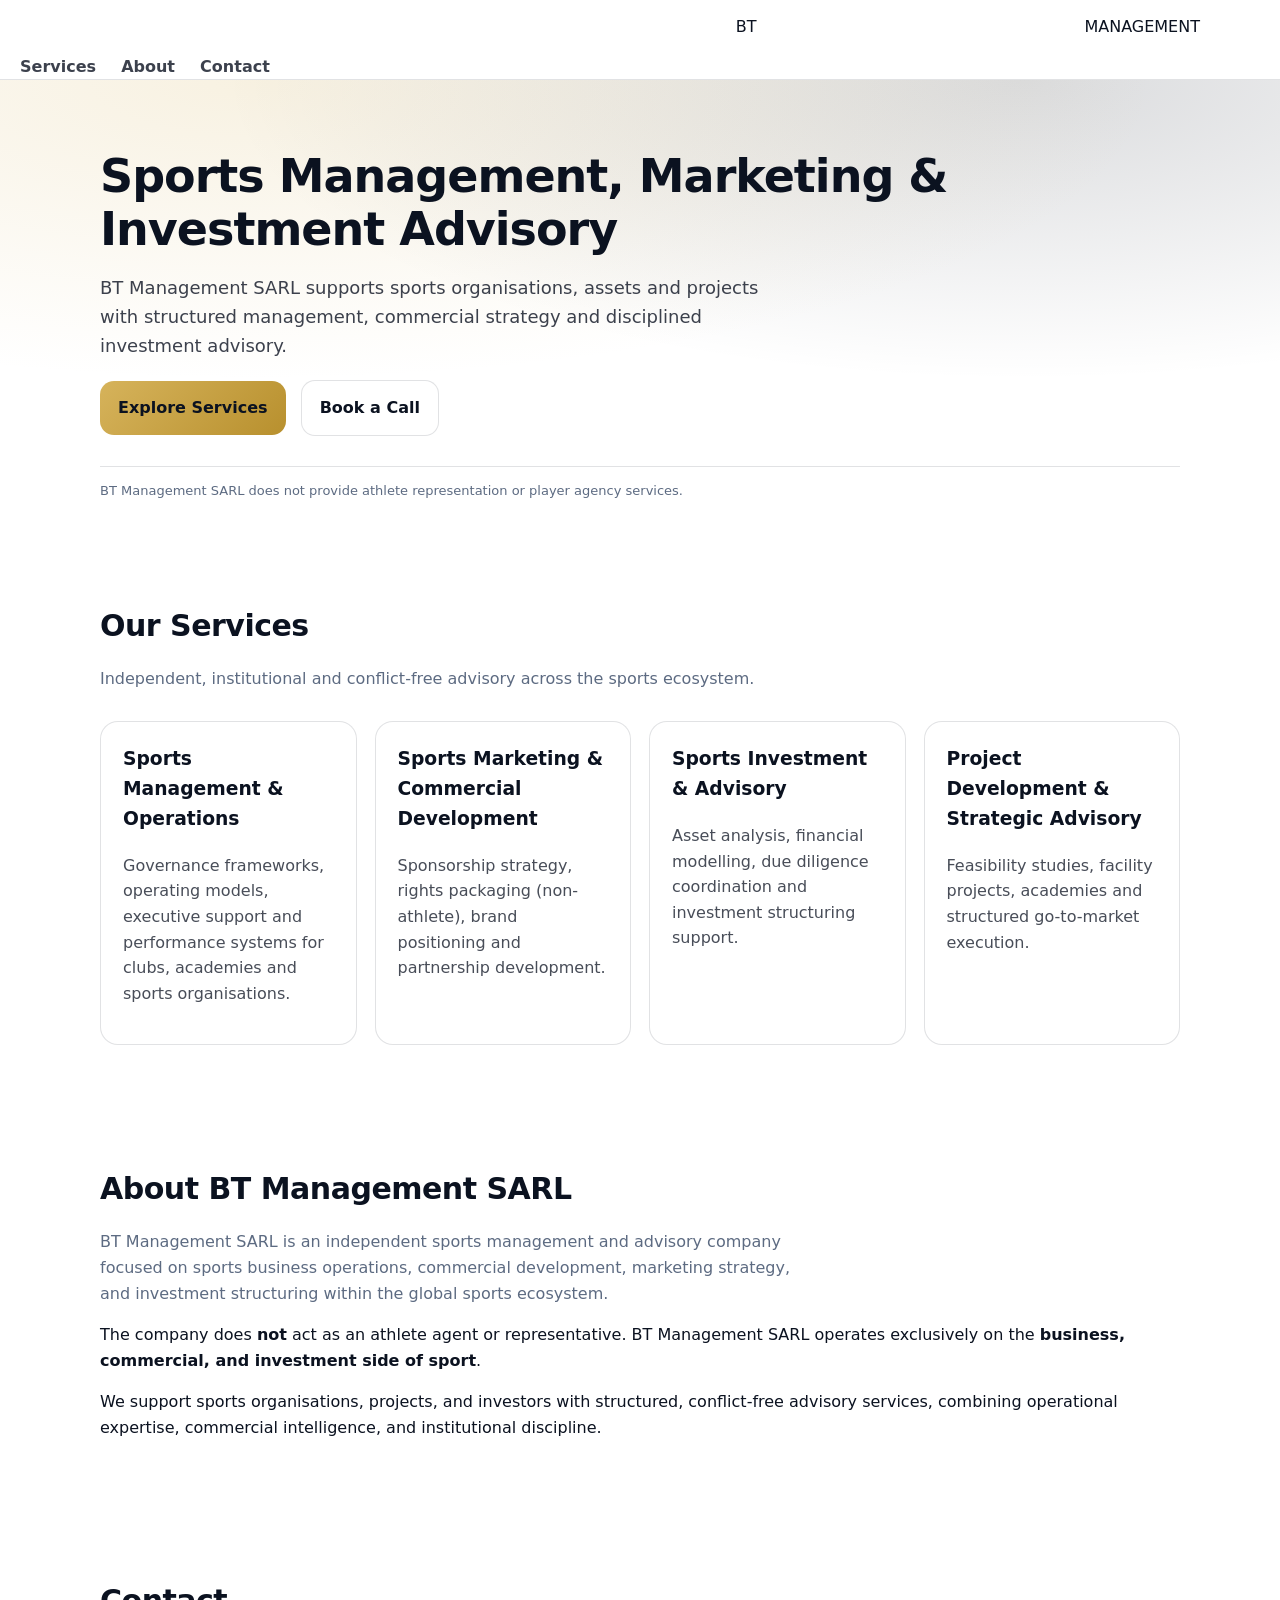
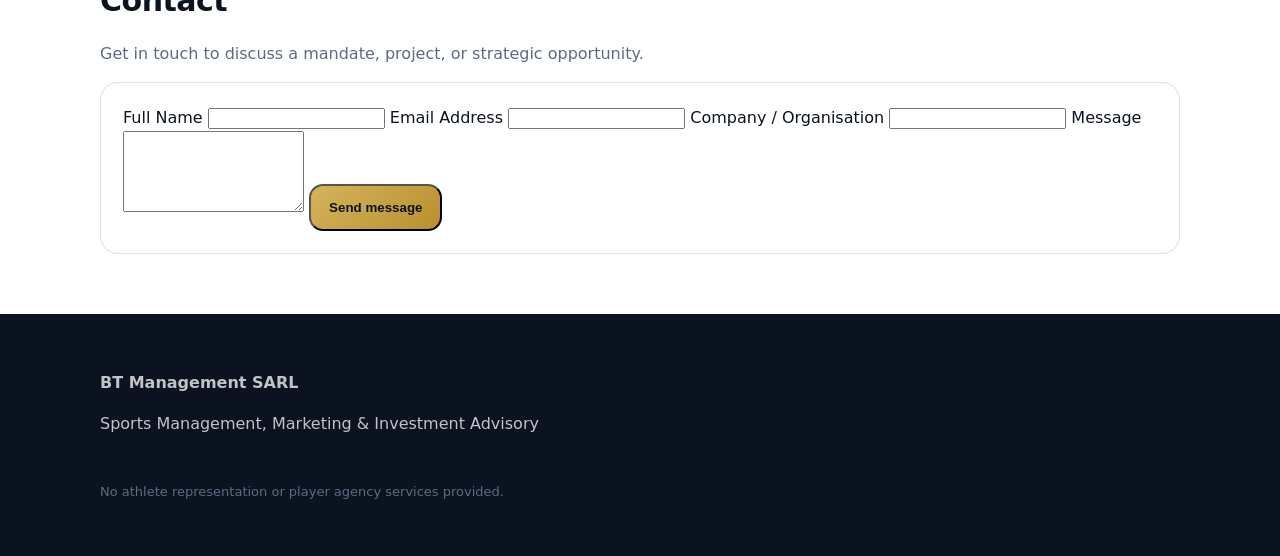
==== index.html @ a84da9d7 "Fix HTML encoding issues in index.html" ====
<!DOCTYPE html>
<html lang="en">
<head>
  <meta charset="UTF-8" />
  <meta name="viewport" content="width=device-width, initial-scale=1.0" />
  <title>BT Management SARL | Sports Management, Marketing & Investment</title>
  <meta name="description" content="BT Management SARL provides sports management, marketing and investment advisory services. Independent, institutional and conflict-free." />

  <!-- FAVICON (SVG INLINE) -->
  <link rel="icon" type="image/svg+xml" href="data:image/svg+xml,
  %3Csvg xmlns='http://www.w3.org/2000/svg' viewBox='0 0 64 64'%3E
  %3Crect x='4' y='4' width='56' height='56' rx='14' fill='%230B1220'/%3E
  %3Ctext x='14' y='43' font-size='26' font-weight='800' fill='%23D6B35B'%3EBT%3C/text%3E
  %3C/svg%3E">

  <style>
    :root{
      --navy:#0B1220;
      --gold:#D6B35B;
      --gold2:#B8902E;
      --muted:#5D6B82;
      --bg:#ffffff;
      --card:#F6F8FB;
      --border:rgba(11,18,32,.12);
      --radius:18px;
      --max:1120px;
    }
    *{box-sizing:border-box}
    body{
      margin:0;
      font-family:Inter,system-ui,-apple-system,Segoe UI,Roboto,Arial,sans-serif;
      color:var(--navy);
      background:var(--bg);
      line-height:1.6;
    }
    a{text-decoration:none;color:inherit}
    .container{max-width:var(--max);margin:auto;padding:0 20px}

    /* HEADER */
    header{
      position:sticky;top:0;z-index:100;
      background:rgba(255,255,255,.9);
      backdrop-filter:blur(10px);
      border-bottom:1px solid var(--border);
    }
    .nav{
      display:flex;align-items:center;justify-content:space-between;
      padding:14px 0;
    }
    .brand{
      display:flex;align-items:center;gap:14px;
      font-weight:800;font-size:22px;
    }
    nav a{
      margin-left:20px;
      font-weight:600;
      color:rgba(11,18,32,.8);
    }
    nav a:hover{color:var(--navy)}

    /* HERO */
    .hero{
      padding:70px 0 40px;
      background:
        radial-gradient(900px 300px at 20% 0%, rgba(214,179,91,.18), transparent),
        radial-gradient(800px 300px at 80% 0%, rgba(11,18,32,.15), transparent);
    }
    .hero h1{
      font-size:46px;
      line-height:1.15;
      margin:0 0 12px;
      letter-spacing:-1px;
    }
    .hero p{
      font-size:18px;
      color:rgba(11,18,32,.8);
      max-width:680px;
    }
    .buttons{margin-top:20px}
    .btn{
      display:inline-block;
      padding:14px 18px;
      border-radius:14px;
      font-weight:700;
      margin-right:10px;
    }
    .btn-primary{
      background:linear-gradient(135deg,var(--gold),var(--gold2));
      color:var(--navy);
    }
    .btn-outline{
      border:1px solid var(--border);
      background:#fff;
    }

    /* SECTIONS */
    section{padding:60px 0}
    h2{
      font-size:30px;
      margin:0 0 10px;
      letter-spacing:-.5px;
    }
    .sub{
      color:var(--muted);
      max-width:720px;
    }

    /* SERVICES GRID */
    .grid{
      display:grid;
      grid-template-columns:repeat(auto-fit,minmax(240px,1fr));
      gap:18px;
      margin-top:30px;
    }
    .card{
      background:#fff;
      border:1px solid var(--border);
      border-radius:var(--radius);
      padding:22px;
    }
    .card h3{margin-top:0}
    .card p{color:rgba(11,18,32,.75)}

    /* COMPLIANCE */
    .compliance{
      font-size:13px;
      color:var(--muted);
      border-top:1px solid var(--border);
      padding-top:14px;
      margin-top:30px;
    }

    /* FOOTER */
    footer{
      background:var(--navy);
      color:#fff;
      padding:40px 0;
    }
    footer p{color:rgba(255,255,255,.75)}
  </style>
</head>

<body>

<header>
  <div class="container nav">
    <div class="brand">
  <svg class="logo" viewBox="0 0 520 140">
    ...
  </svg>
</div>
          <linearGradient id="g" x1="0" y1="0" x2="1" y2="1">
            <stop offset="0" stop-color="#D6B35B"/>
            <stop offset="1" stop-color="#B8902E"/>
          </linearGradient>
        </defs>
        <text x="0" y="80" font-size="88" font-weight="800" fill="url(#g)">BT</text>
        <text x="4" y="124" font-size="28" font-weight="600" letter-spacing="6" fill="#0B1220">MANAGEMENT</text>
      </svg>
    </div>
    <nav>
      <a href="#services">Services</a>
      <a href="#about">About</a>
      <a href="#contact">Contact</a>
    </nav>
  </div>
</header>

<section class="hero">
  <div class="container">
    <h1>Sports Management, Marketing & Investment Advisory</h1>
    <p>
      BT Management SARL supports sports organisations, assets and projects
      with structured management, commercial strategy and disciplined
      investment advisory.
    </p>
    <div class="buttons">
      <a href="#services" class="btn btn-primary">Explore Services</a>
      <a href="#contact" class="btn btn-outline">Book a Call</a>
    </div>
    <div class="compliance">
      BT Management SARL does not provide athlete representation or player agency services.
    </div>
  </div>
</section>

<section id="services">
  <div class="container">
    <h2>Our Services</h2>
    <p class="sub">
      Independent, institutional and conflict-free advisory across the sports ecosystem.
    </p>

    <div class="grid">
      <div class="card">
        <h3>Sports Management & Operations</h3>
        <p>
          Governance frameworks, operating models, executive support and performance
          systems for clubs, academies and sports organisations.
        </p>
      </div>

      <div class="card">
        <h3>Sports Marketing & Commercial Development</h3>
        <p>
          Sponsorship strategy, rights packaging (non-athlete), brand positioning
          and partnership development.
        </p>
      </div>

      <div class="card">
        <h3>Sports Investment & Advisory</h3>
        <p>
          Asset analysis, financial modelling, due diligence coordination and
          investment structuring support.
        </p>
      </div>

      <div class="card">
        <h3>Project Development & Strategic Advisory</h3>
        <p>
          Feasibility studies, facility projects, academies and structured
          go-to-market execution.
        </p>
      </div>
    </div>
  </div>
</section>

<section id="about">
  <div class="container">
    <h2>About BT Management SARL</h2>

    <p class="sub">
      BT Management SARL is an independent sports management and advisory company
      focused on sports business operations, commercial development, marketing
      strategy, and investment structuring within the global sports ecosystem.
    </p>

    <p>
      The company does <strong>not</strong> act as an athlete agent or representative.
      BT Management SARL operates exclusively on the <strong>business, commercial,
      and investment side of sport</strong>.
    </p>

    <p>
      We support sports organisations, projects, and investors with structured,
      conflict-free advisory services, combining operational expertise,
      commercial intelligence, and institutional discipline.
    </p>
  </div>
</section>

<section id="contact">
  <div class="container">
    <h2>Contact</h2>
    <p class="sub">
      Get in touch to discuss a mandate, project, or strategic opportunity.
    </p>

    <form name="contact" method="POST" data-netlify="true" netlify-honeypot="bot-field" class="card">
      <input type="hidden" name="form-name" value="contact">

      <p style="display:none">
        <label>Don’t fill this out: <input name="bot-field"></label>
      </p>

      <label>Full Name</label>
      <input type="text" name="name" required>

      <label>Email Address</label>
      <input type="email" name="email" required>

      <label>Company / Organisation</label>
      <input type="text" name="company">

      <label>Message</label>
      <textarea name="message" rows="5" required></textarea>

      <button type="submit" class="btn btn-primary">Send message</button>
    </form>
  </div>
</section>

<footer>
  <div class="container">
    <p><strong>BT Management SARL</strong></p>
    <p>Sports Management, Marketing & Investment Advisory</p>
    <p class="compliance">
      No athlete representation or player agency services provided.
    </p>
  </div>
</footer>

</body>

</html>
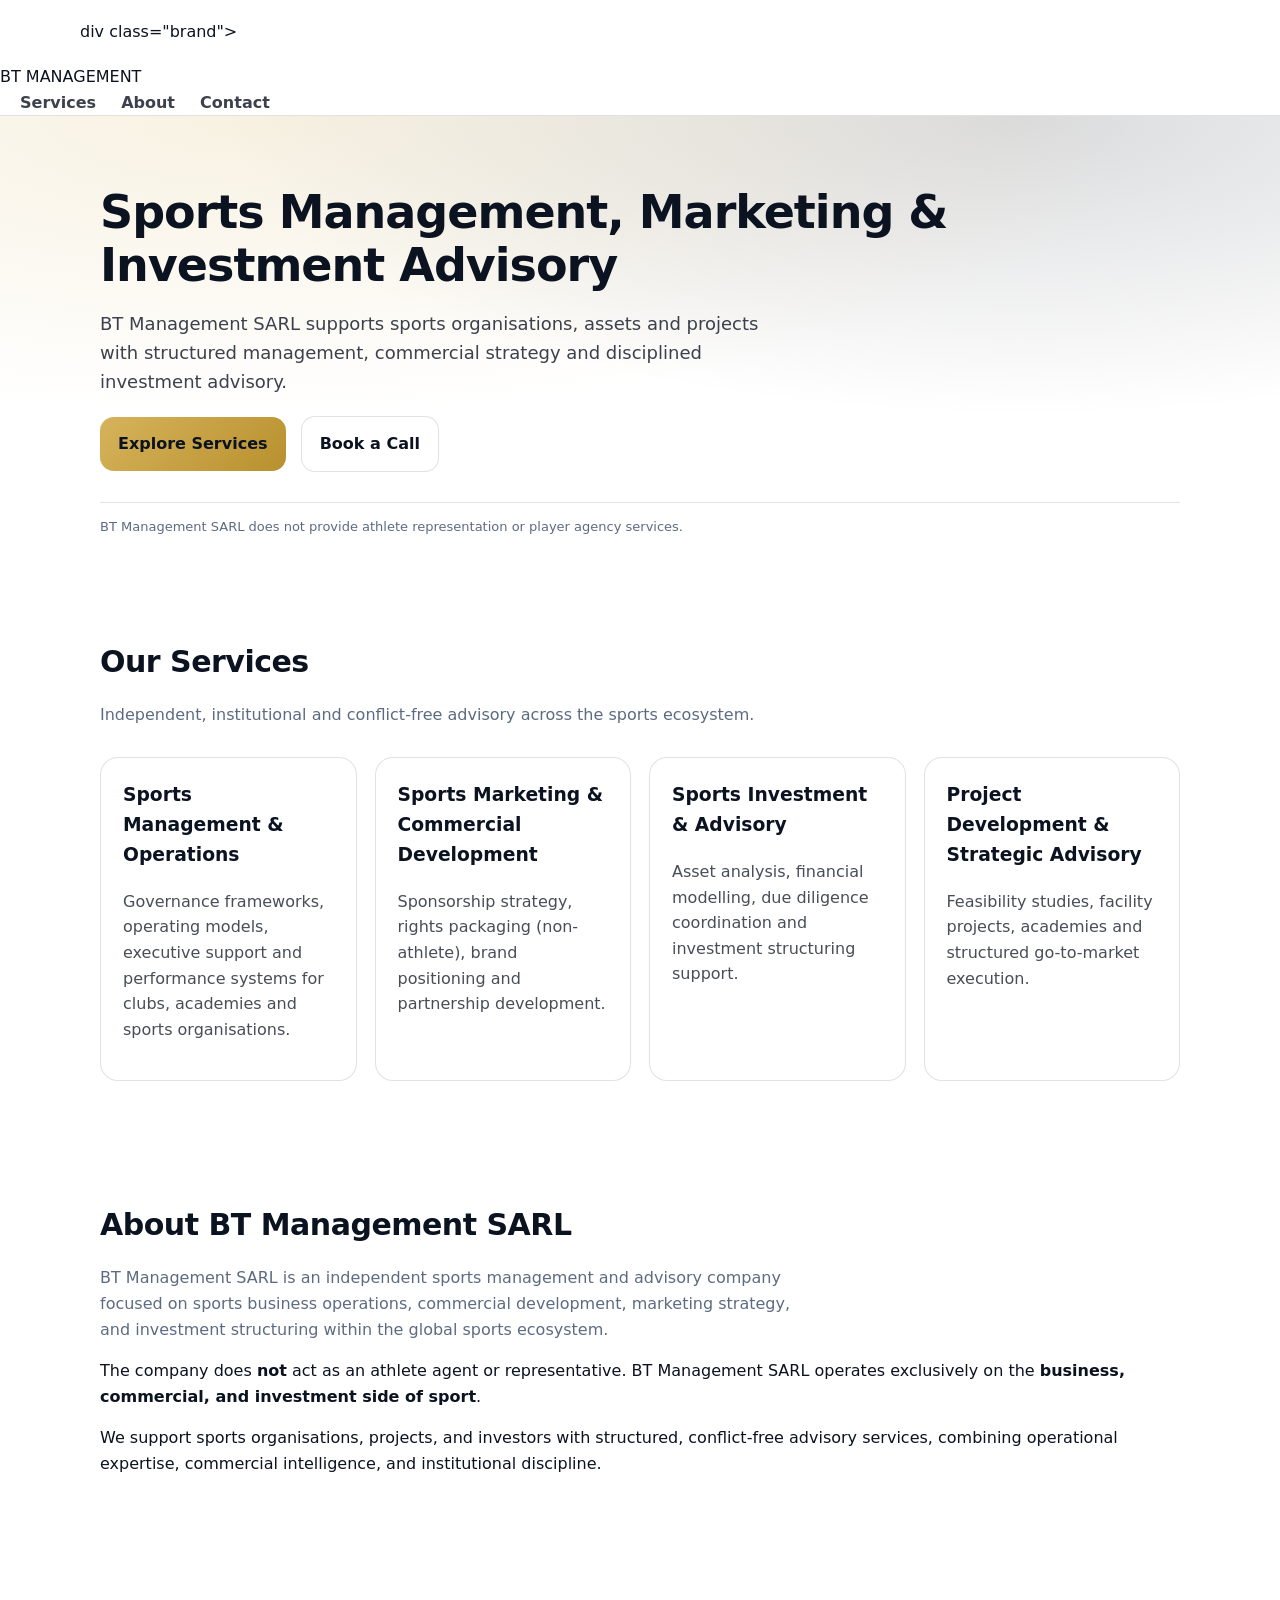
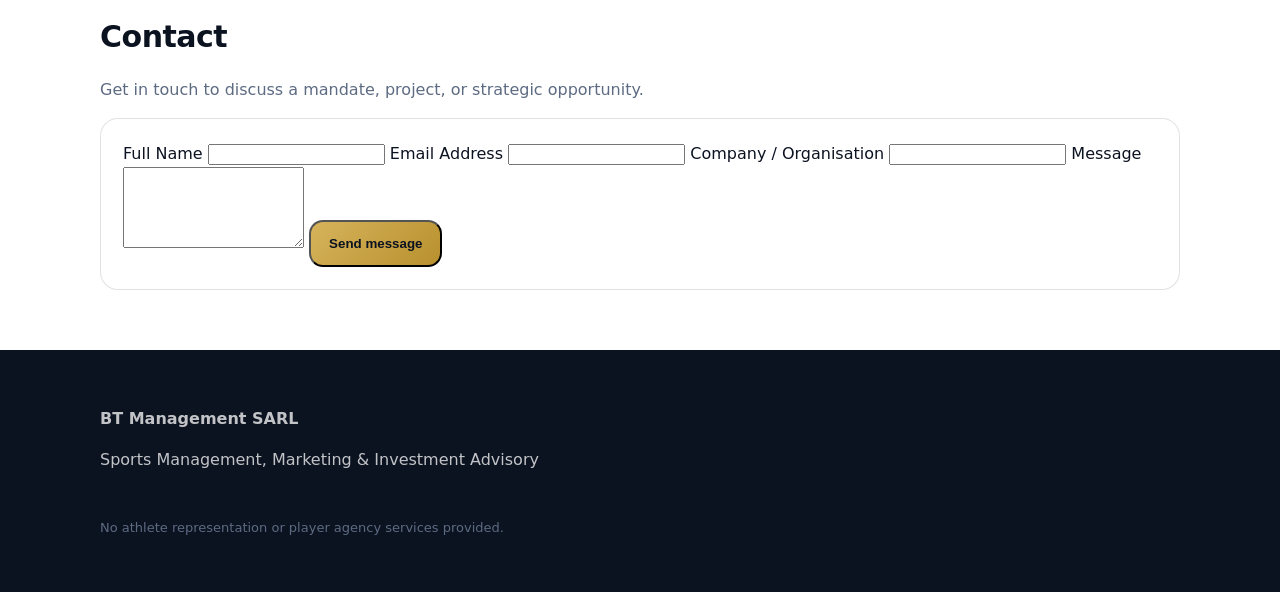
==== commit 55d5a7c6: "Fix HTML encoding issues in index.html" ====
--- a/index.html
+++ b/index.html
@@ -144,8 +144,8 @@
 
 <header>
   <div class="container nav">
-    <div class="brand">
-  <svg class="logo" viewBox="0 0 520 140">
+   div class="brand">
+  <svg width="120" height="36" viewBox="0 0 520 140">
     ...
   </svg>
 </div>
@@ -297,3 +297,4 @@
 </html>
 
 
+
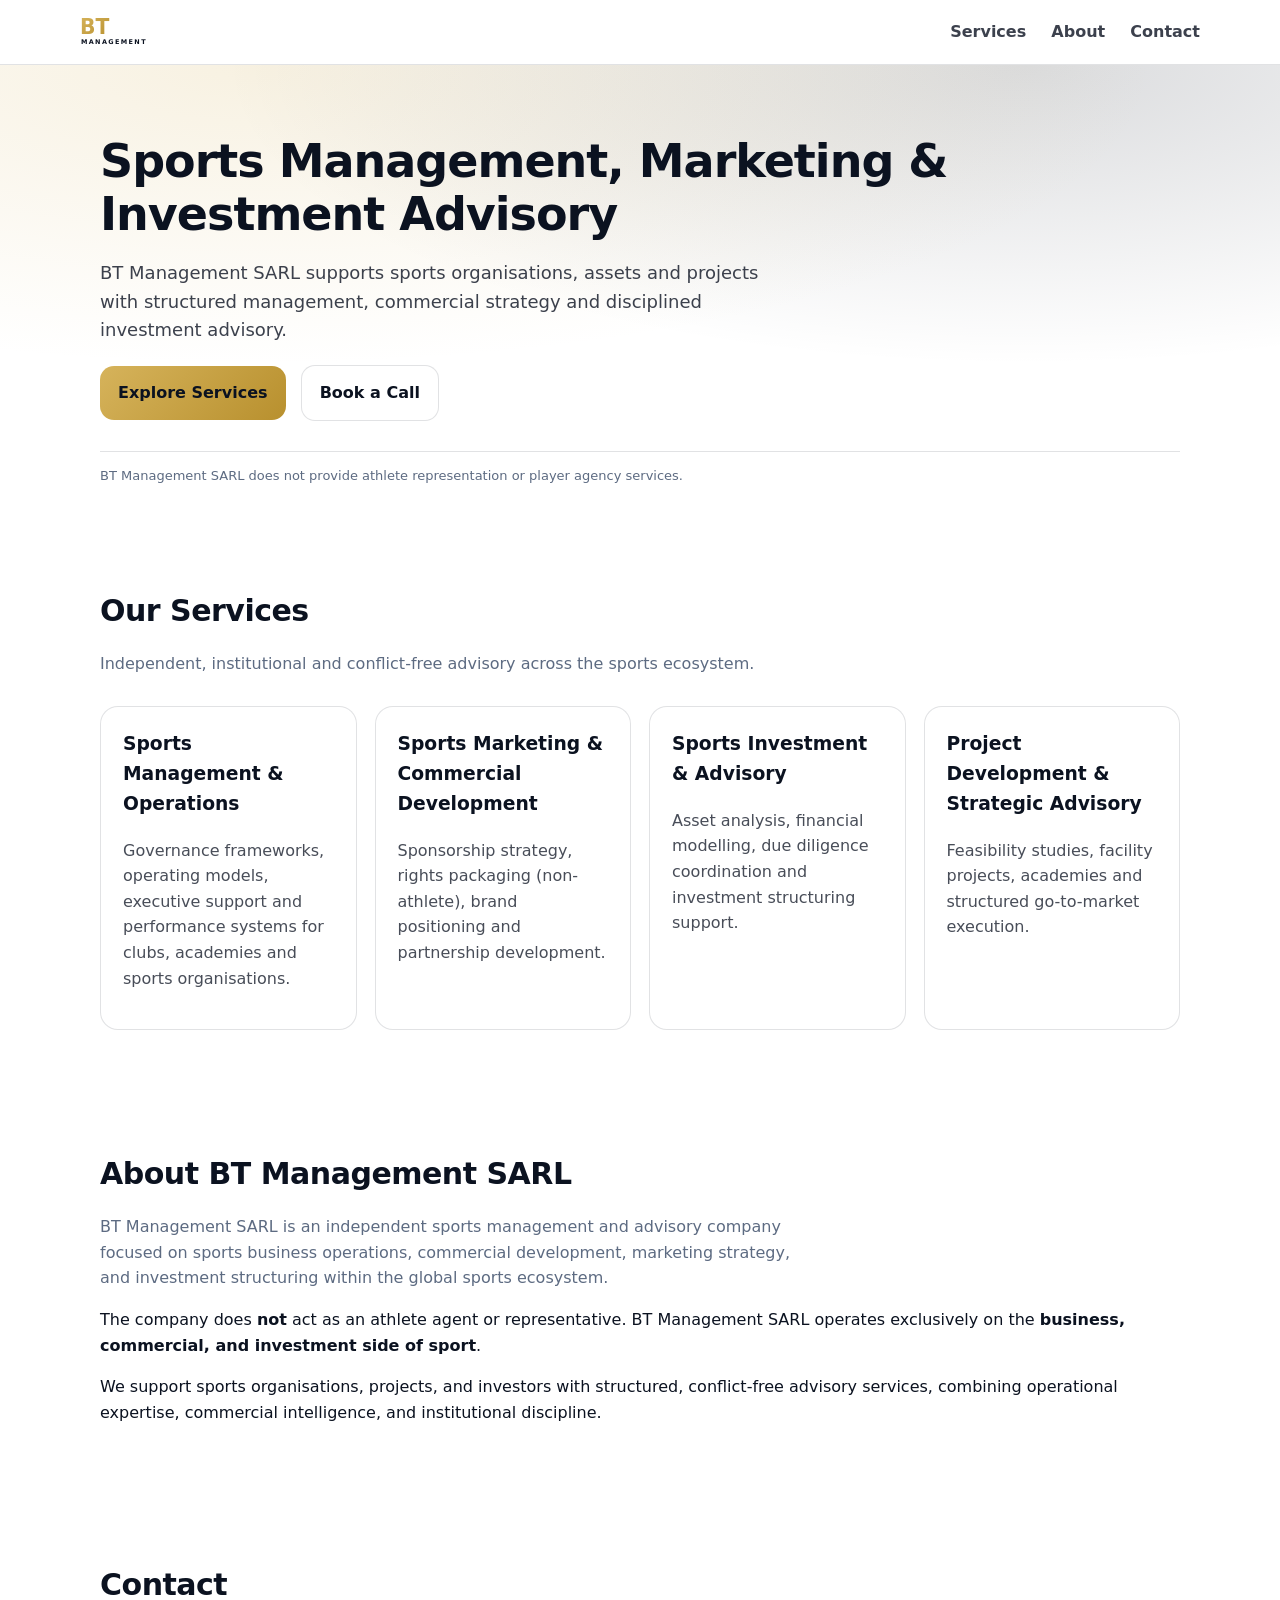
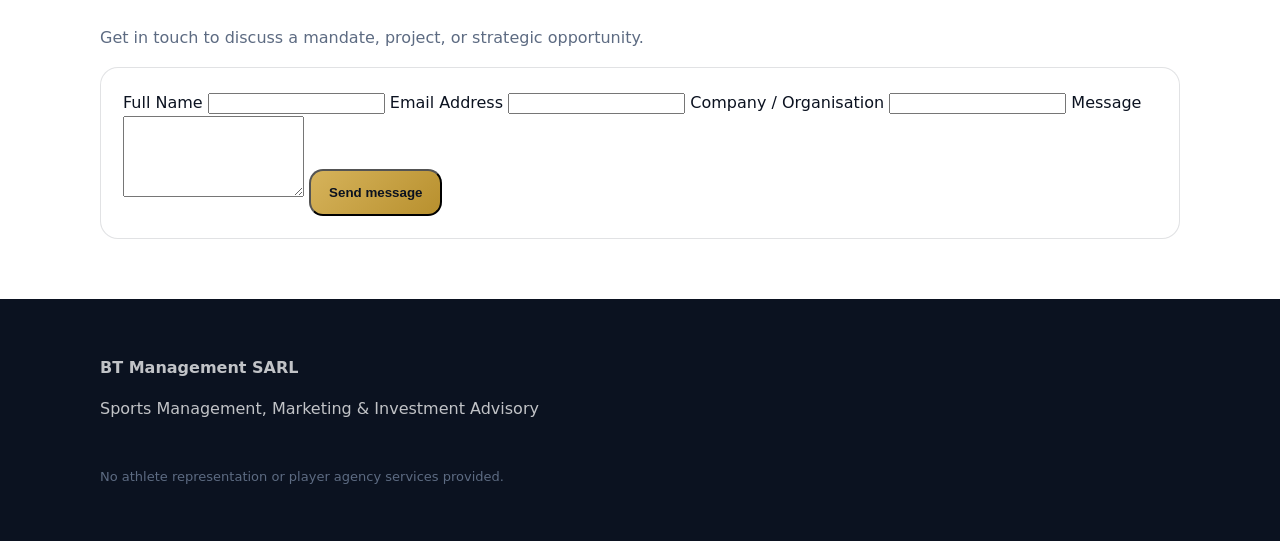
==== commit 6d03834d: "Fix HTML encoding issues in index.html" ====
--- a/index.html
+++ b/index.html
@@ -144,11 +144,10 @@
 
 <header>
   <div class="container nav">
-   div class="brand">
-  <svg width="120" height="36" viewBox="0 0 520 140">
-    ...
-  </svg>
-</div>
+   <div class="brand">
+      <!-- INLINE LOGO -->
+      <svg width="120" height="36" viewBox="0 0 520 140">
+        <defs>
           <linearGradient id="g" x1="0" y1="0" x2="1" y2="1">
             <stop offset="0" stop-color="#D6B35B"/>
             <stop offset="1" stop-color="#B8902E"/>
@@ -298,3 +297,4 @@
 
 
 
+
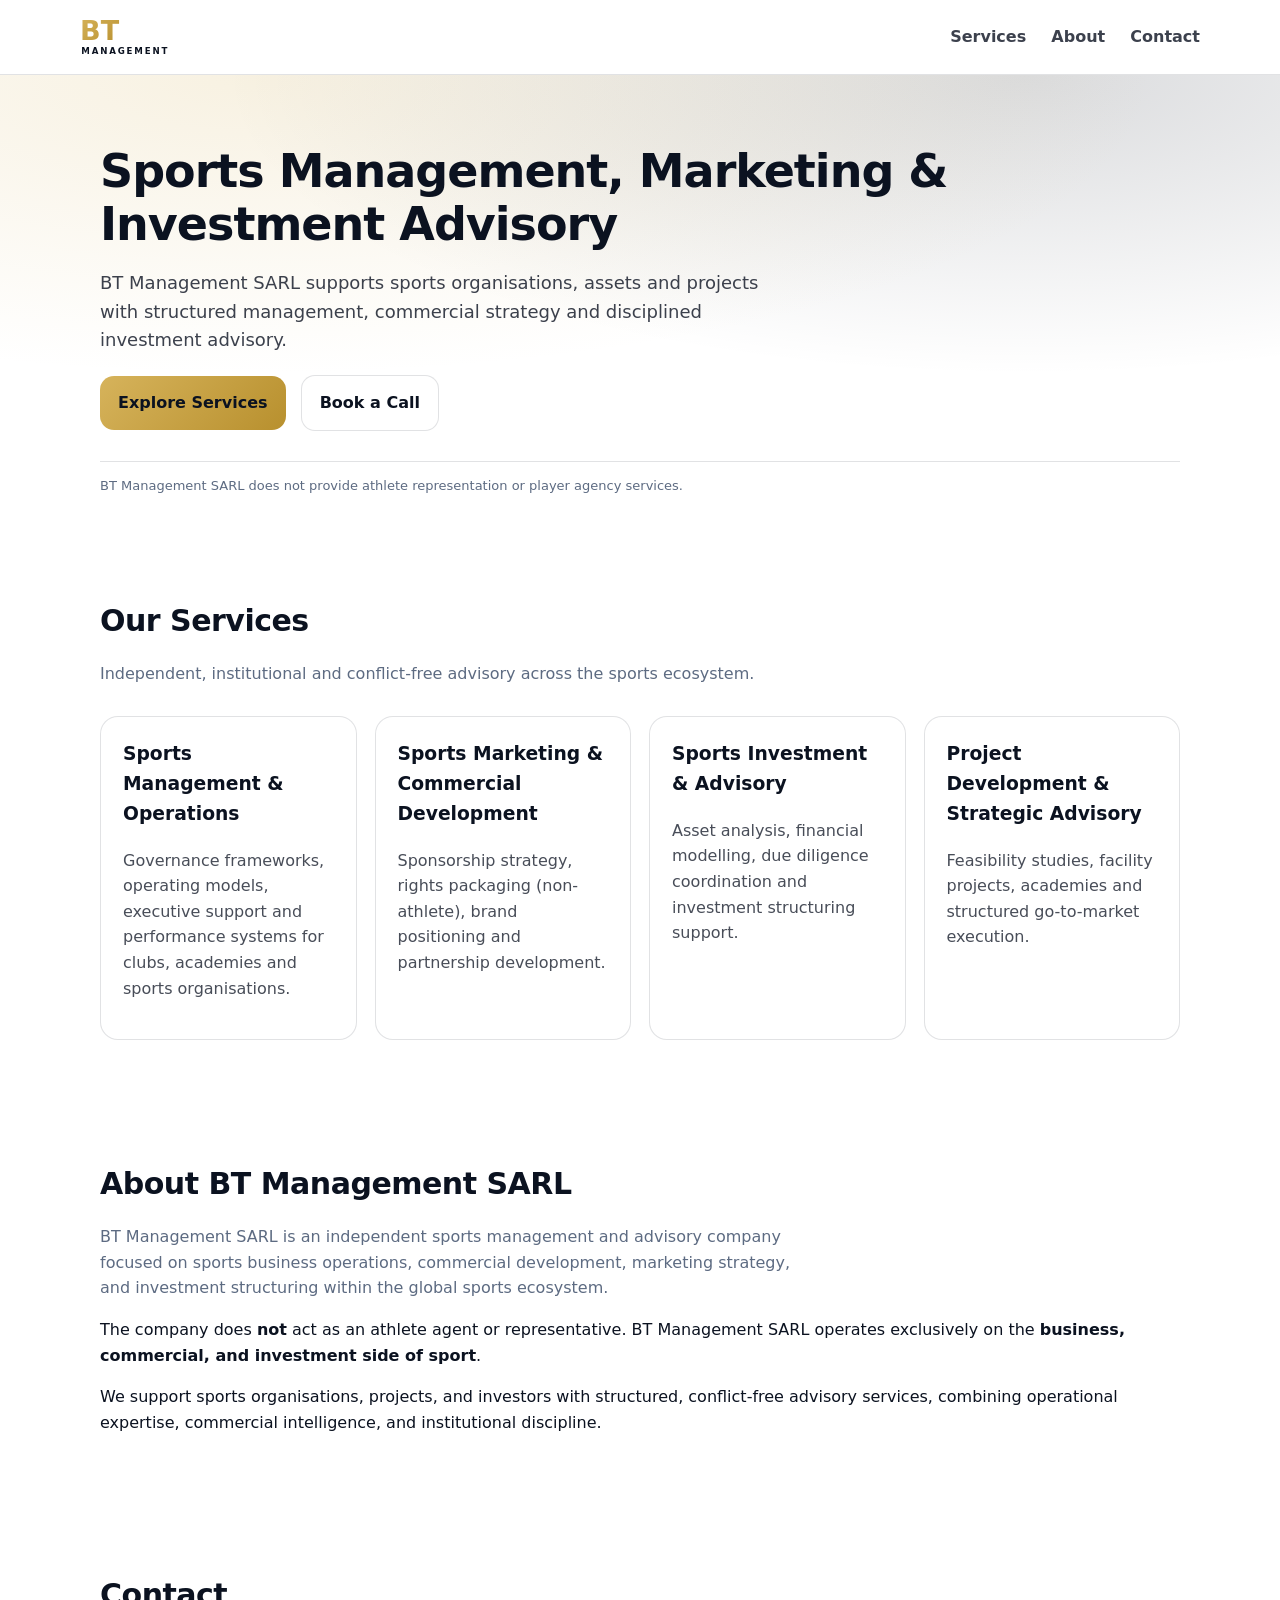
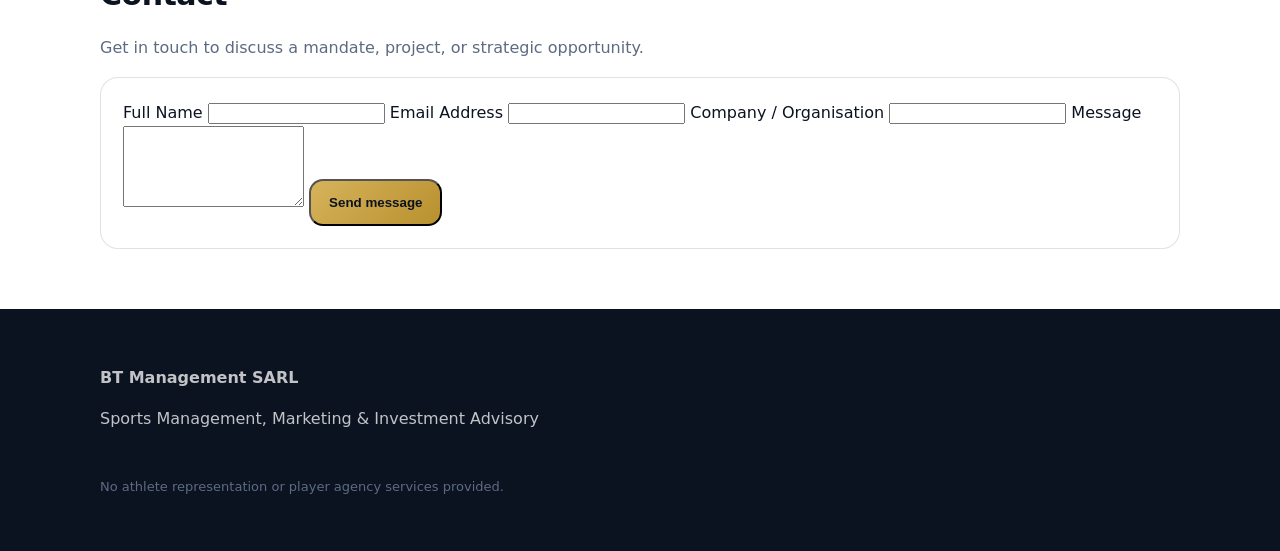
==== commit 02db6aec: "Refactor index.html for improved structure and style The HTML structure has been updated to include " ====
--- a/index.html
+++ b/index.html
@@ -146,7 +146,7 @@
   <div class="container nav">
    <div class="brand">
       <!-- INLINE LOGO -->
-      <svg width="120" height="36" viewBox="0 0 520 140">
+      <svg width="160" height="46" viewBox="0 0 520 140">
         <defs>
           <linearGradient id="g" x1="0" y1="0" x2="1" y2="1">
             <stop offset="0" stop-color="#D6B35B"/>
@@ -298,3 +298,4 @@
 
 
 
+
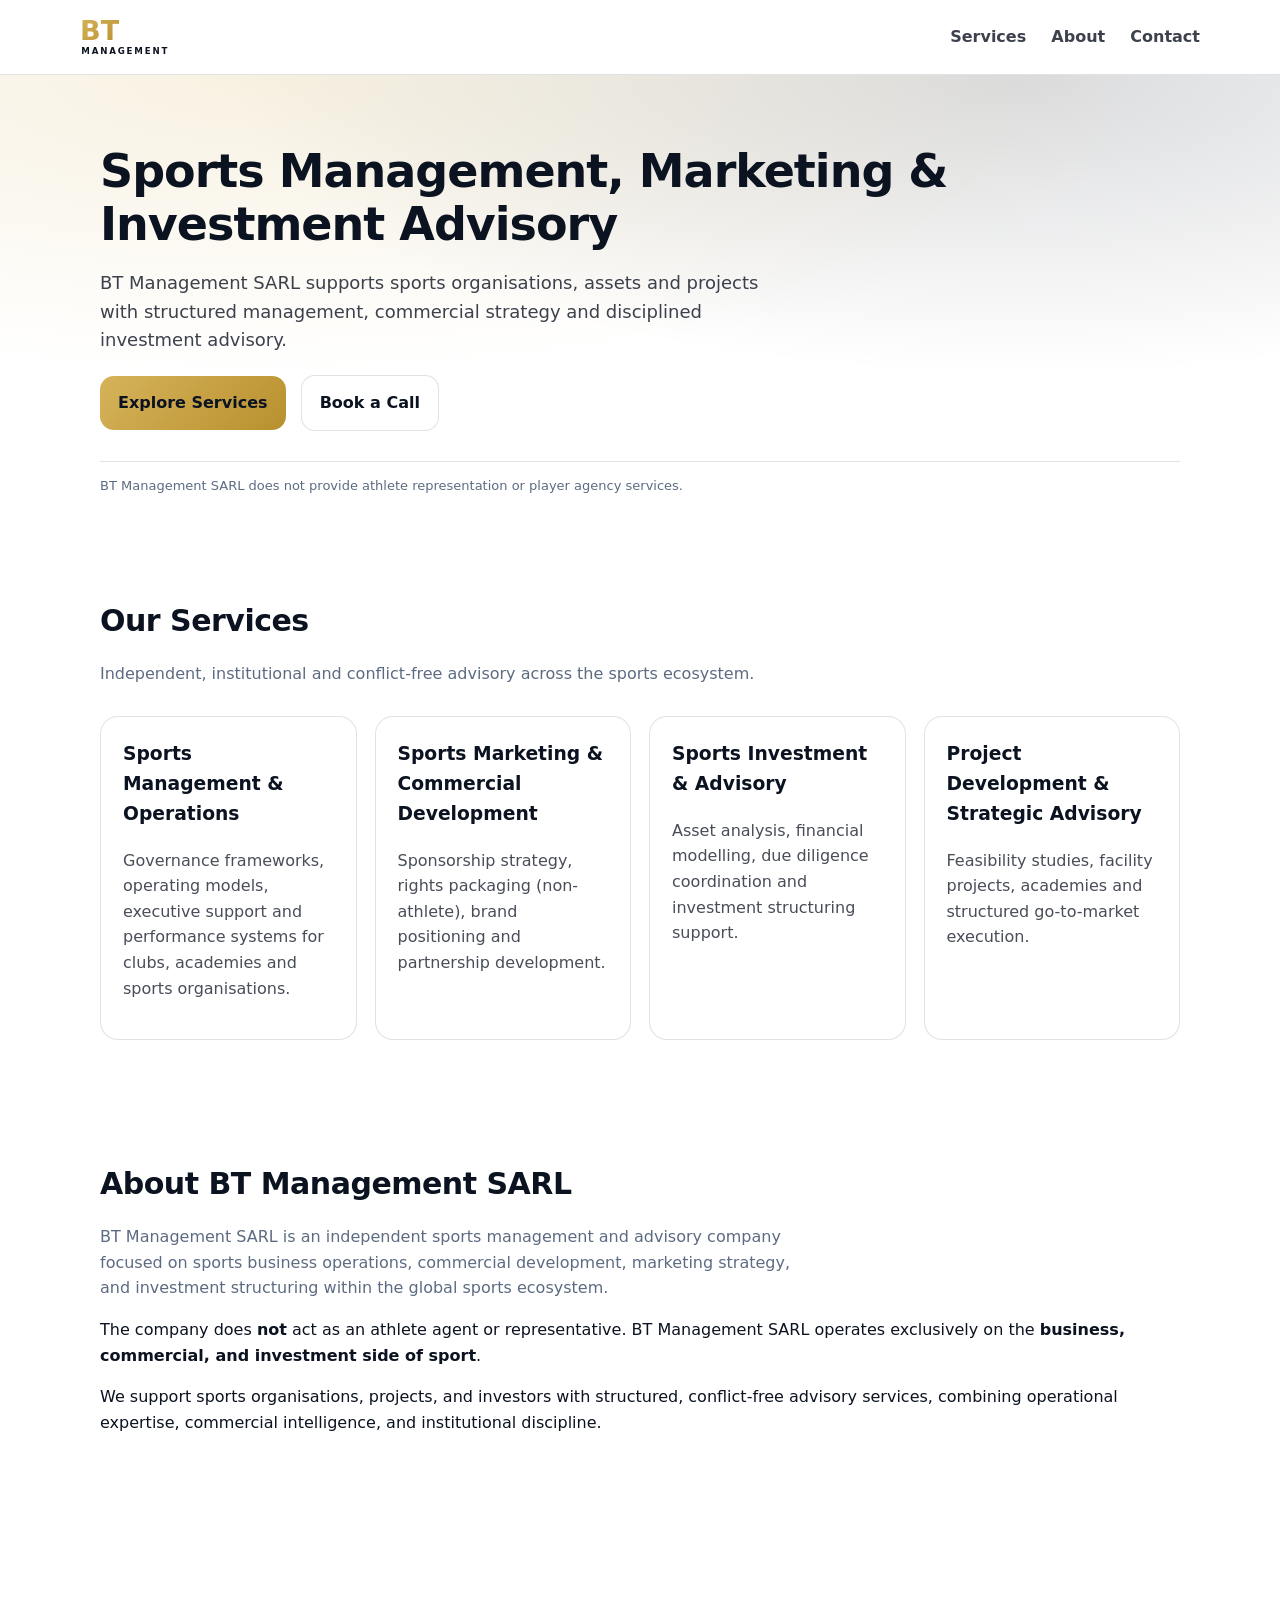
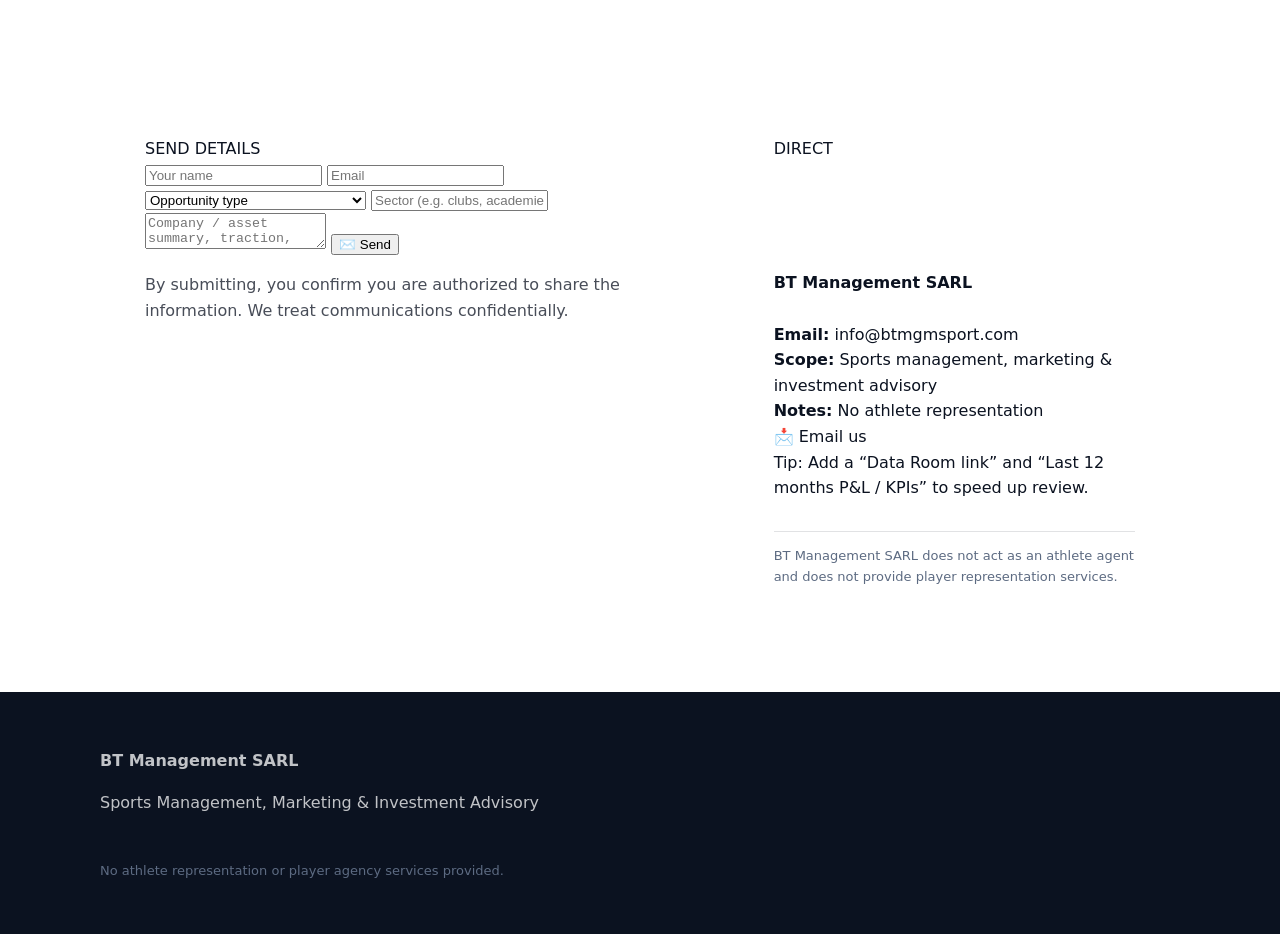
==== commit 9329c36c: "Refactor index.html with updated content and styles" ====
--- a/index.html
+++ b/index.html
@@ -250,34 +250,89 @@
   </div>
 </section>
 
-<section id="contact">
-  <div class="container">
-    <h2>Contact</h2>
-    <p class="sub">
-      Get in touch to discuss a mandate, project, or strategic opportunity.
-    </p>
-
-    <form name="contact" method="POST" data-netlify="true" netlify-honeypot="bot-field" class="card">
-      <input type="hidden" name="form-name" value="contact">
-
-      <p style="display:none">
-        <label>Don’t fill this out: <input name="bot-field"></label>
-      </p>
-
-      <label>Full Name</label>
-      <input type="text" name="name" required>
-
-      <label>Email Address</label>
-      <input type="email" name="email" required>
-
-      <label>Company / Organisation</label>
-      <input type="text" name="company">
-
-      <label>Message</label>
-      <textarea name="message" rows="5" required></textarea>
-
-      <button type="submit" class="btn btn-primary">Send message</button>
-    </form>
+<section id="contact" style="padding:60px 0">
+  <div class="container">
+    <h2 style="color:#fff">Contact</h2>
+    <p class="sub" style="color:rgba(255,255,255,.75)">
+      Share an opportunity or mandate. We respond quickly if it fits our scope.
+    </p>
+
+    <div class="grid" style="grid-template-columns:1.15fr .85fr;gap:18px">
+
+      <!-- LEFT: FORM -->
+      <div class="card" style="background:rgba(255,255,255,.06);border:1px solid rgba(255,255,255,.12)">
+        <div class="card-inner" style="padding:22px">
+
+          <div class="kicker">SEND DETAILS</div>
+
+          <form name="btm-contact" method="POST" data-netlify="true" netlify-honeypot="bot-field">
+            <input type="hidden" name="form-name" value="btm-contact">
+
+            <p style="display:none">
+              <label>Don’t fill this out: <input name="bot-field"></label>
+            </p>
+
+            <div class="row">
+              <input type="text" name="name" placeholder="Your name" required>
+              <input type="email" name="email" placeholder="Email" required>
+            </div>
+
+            <div class="row mt12">
+              <select name="opportunity_type" required>
+                <option value="" disabled selected>Opportunity type</option>
+                <option>Commercial partnership</option>
+                <option>Marketing / revenue strategy</option>
+                <option>Operational management support</option>
+                <option>Investment / acquisition</option>
+                <option>Project / facility development</option>
+                <option>Other</option>
+              </select>
+
+              <input type="text" name="sector" placeholder="Sector (e.g. clubs, academies, facilities)">
+            </div>
+
+            <textarea name="message" placeholder="Company / asset summary, traction, financial highlights, and what you are seeking." required></textarea>
+
+            <button type="submit" class="submit">✉️ Send</button>
+
+            <p class="fineprint">
+              By submitting, you confirm you are authorized to share the information.
+              We treat communications confidentially.
+            </p>
+          </form>
+        </div>
+      </div>
+
+      <!-- RIGHT: DIRECT -->
+      <div class="card" style="background:rgba(255,255,255,.06);border:1px solid rgba(255,255,255,.12)">
+        <div class="card-inner" style="padding:22px">
+
+          <div class="kicker">DIRECT</div>
+
+          <p style="color:rgba(255,255,255,.85)">
+            Prefer email? Use the contact below and attach a short teaser (PDF) or executive summary.
+          </p>
+
+          <div class="direct-box">
+            <strong>BT Management SARL</strong><br><br>
+            <b>Email:</b> info@btmgmsport.com<br>
+            <b>Scope:</b> Sports management, marketing & investment advisory<br>
+            <b>Notes:</b> No athlete representation
+          </div>
+
+          <a href="mailto:info@btmgmsport.com" class="pill">📩 Email us</a>
+
+          <div class="tip">
+            Tip: Add a “Data Room link” and “Last 12 months P&amp;L / KPIs” to speed up review.
+          </div>
+
+          <div class="compliance">
+            BT Management SARL does not act as an athlete agent and does not provide player representation services.
+          </div>
+        </div>
+      </div>
+
+    </div>
   </div>
 </section>
 
@@ -299,3 +354,4 @@
 
 
 
+
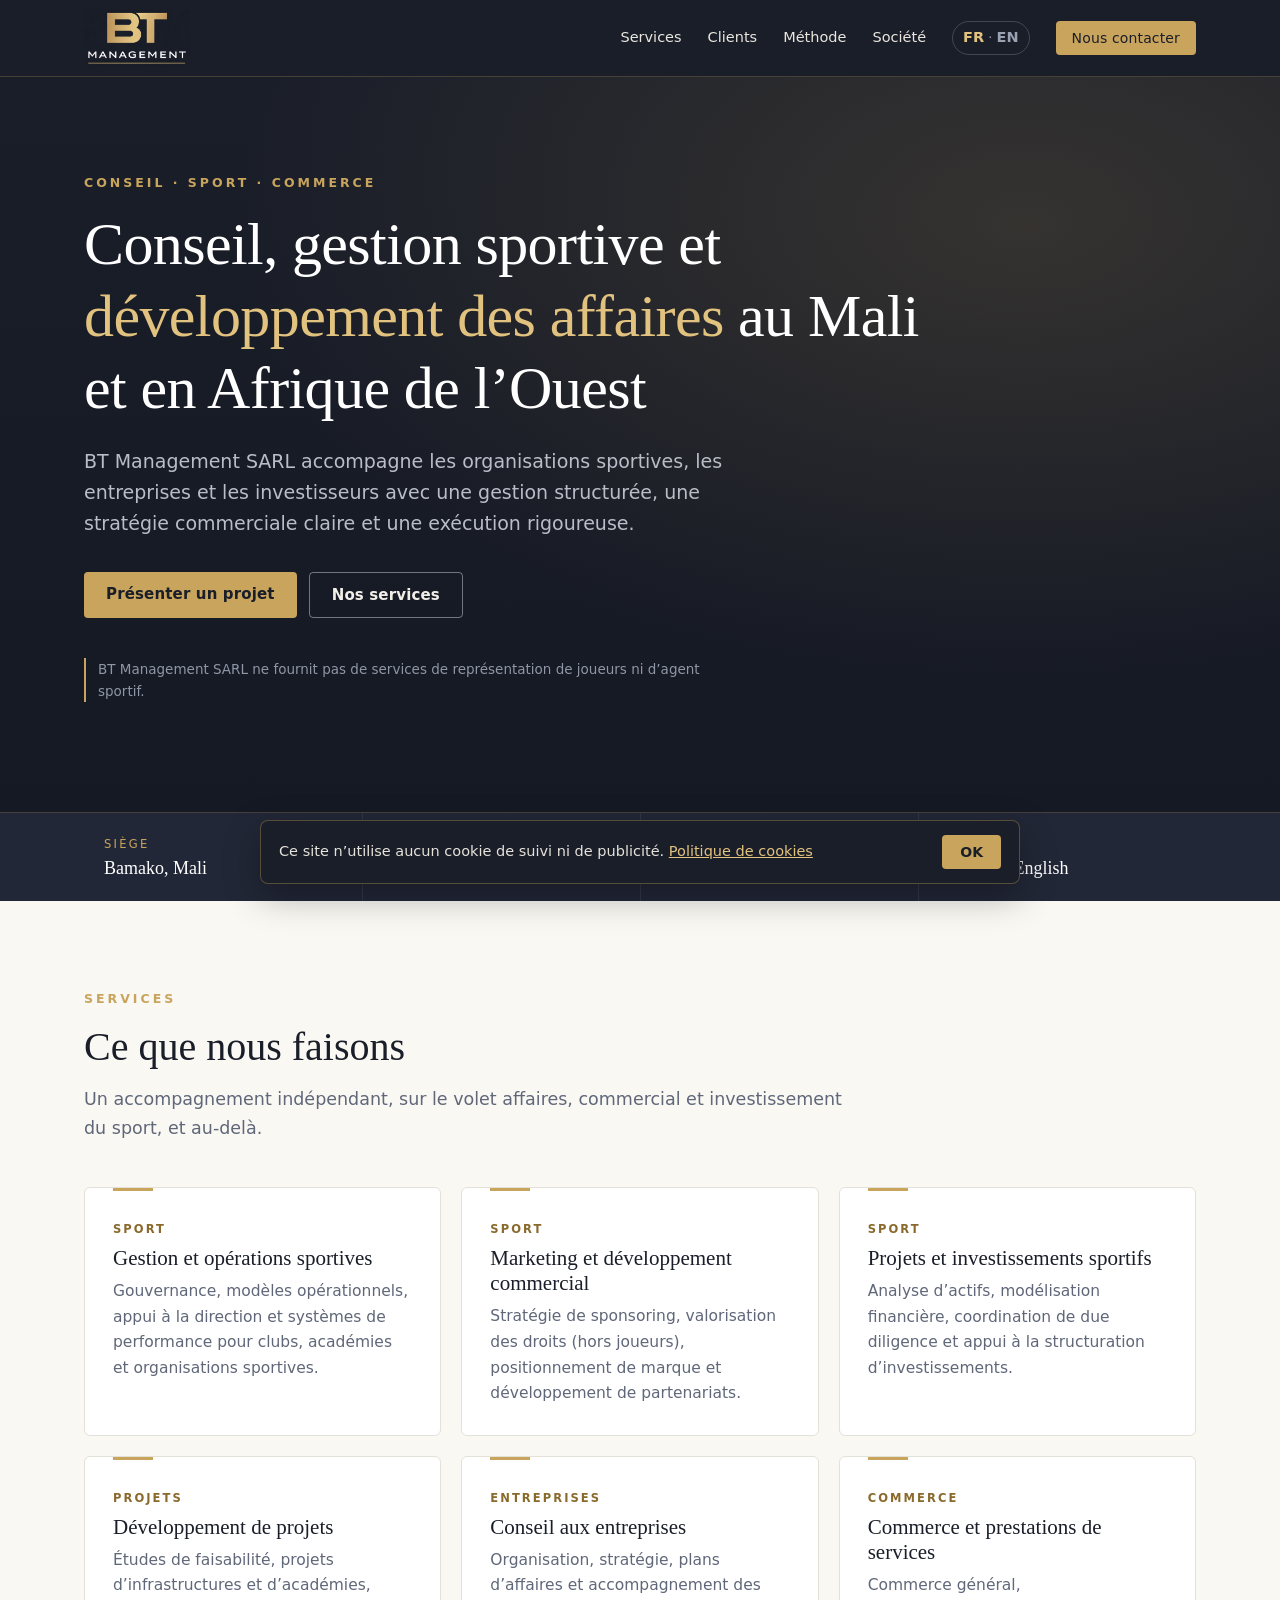
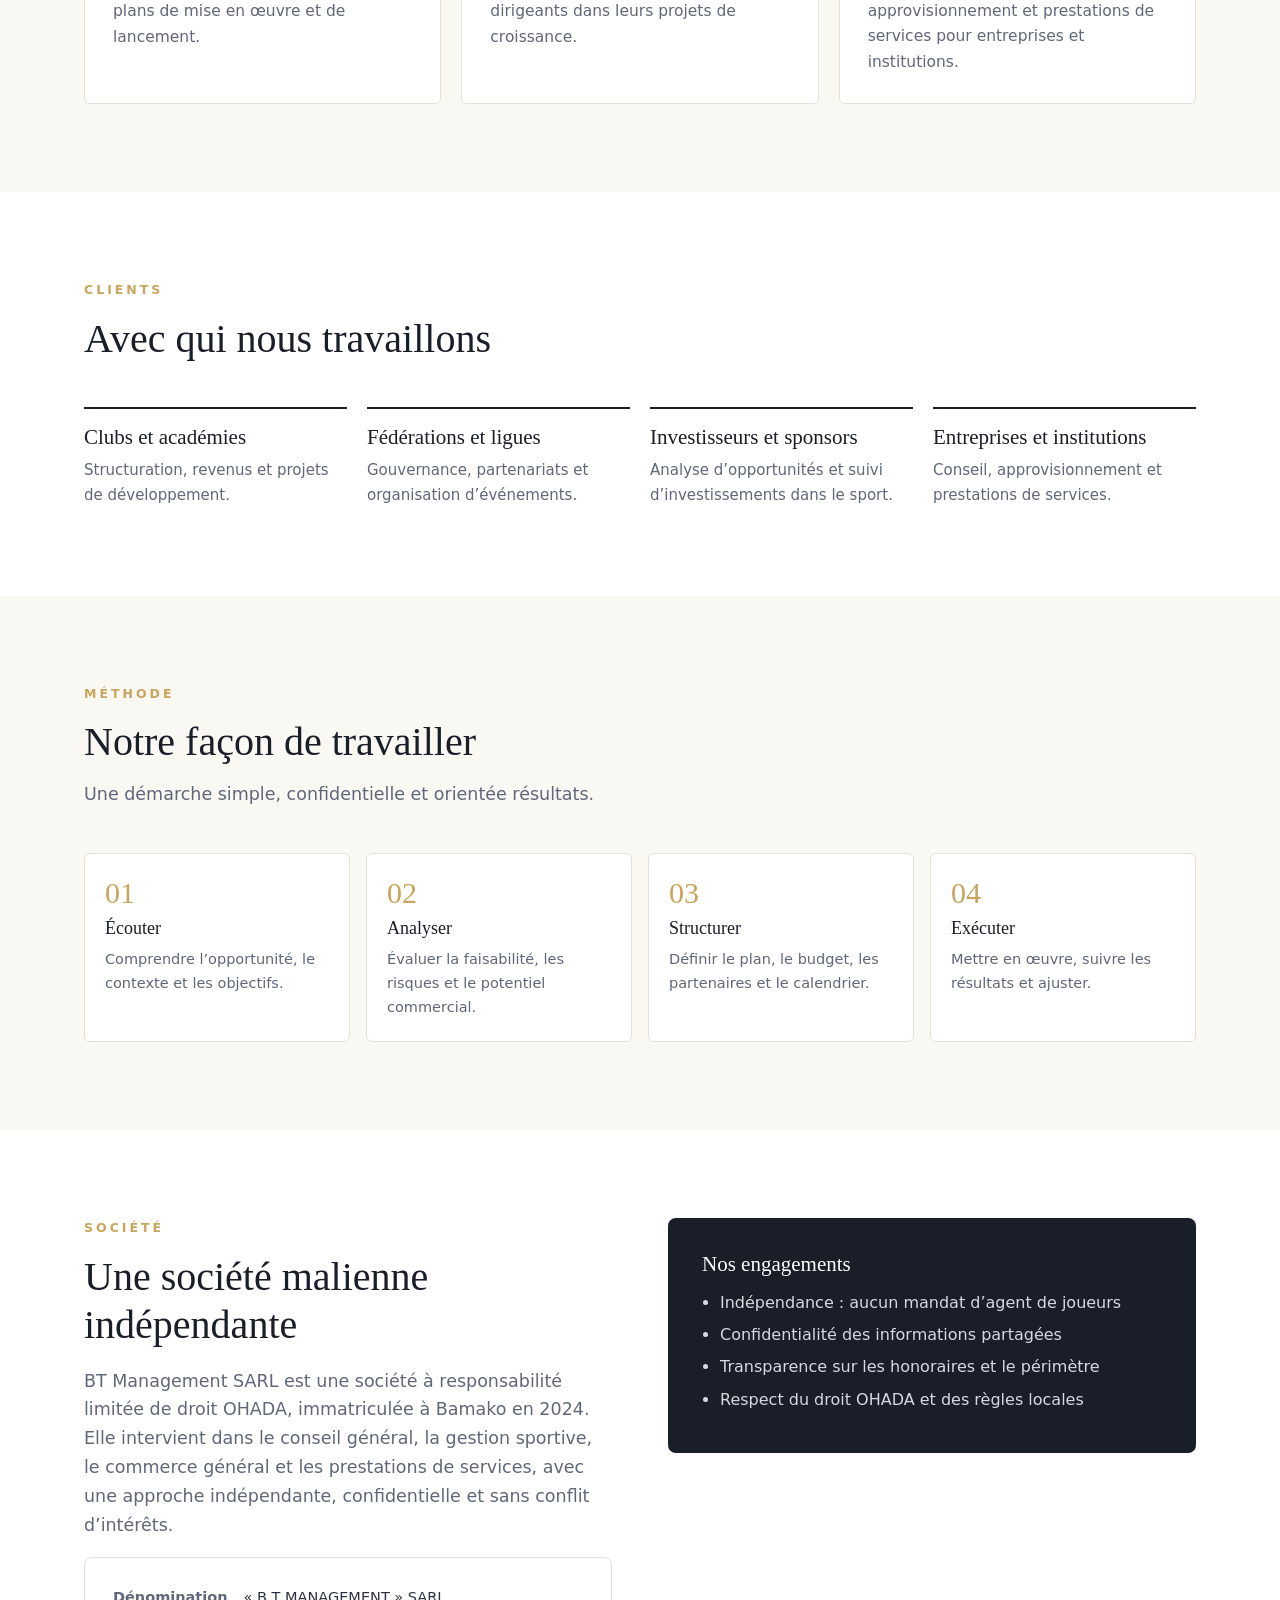
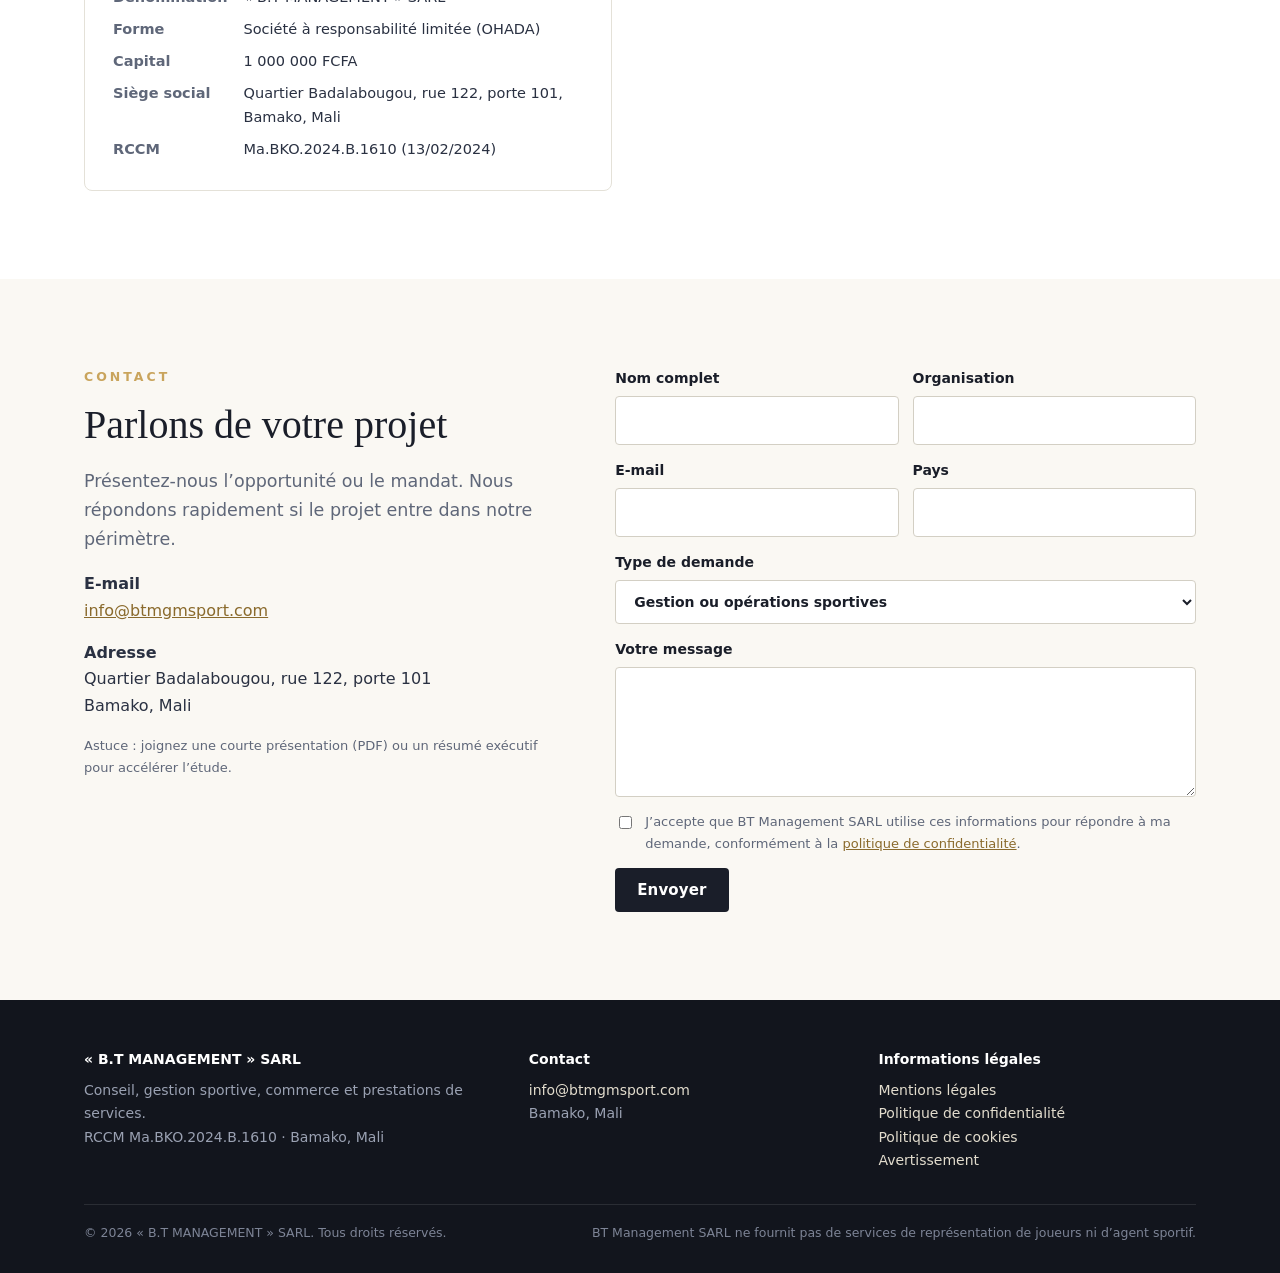
==== commit 5b96128f: "Rebuild BT Management SARL website (FR/EN, legal pages, cookie notice) French home at /, English at " ====
--- a/index.html
+++ b/index.html
@@ -1,357 +1,76 @@
-<!DOCTYPE html>
-<html lang="en">
-<head>
-  <meta charset="UTF-8" />
-  <meta name="viewport" content="width=device-width, initial-scale=1.0" />
-  <title>BT Management SARL | Sports Management, Marketing & Investment</title>
-  <meta name="description" content="BT Management SARL provides sports management, marketing and investment advisory services. Independent, institutional and conflict-free." />
-
-  <!-- FAVICON (SVG INLINE) -->
-  <link rel="icon" type="image/svg+xml" href="data:image/svg+xml,
-  %3Csvg xmlns='http://www.w3.org/2000/svg' viewBox='0 0 64 64'%3E
-  %3Crect x='4' y='4' width='56' height='56' rx='14' fill='%230B1220'/%3E
-  %3Ctext x='14' y='43' font-size='26' font-weight='800' fill='%23D6B35B'%3EBT%3C/text%3E
-  %3C/svg%3E">
-
-  <style>
-    :root{
-      --navy:#0B1220;
-      --gold:#D6B35B;
-      --gold2:#B8902E;
-      --muted:#5D6B82;
-      --bg:#ffffff;
-      --card:#F6F8FB;
-      --border:rgba(11,18,32,.12);
-      --radius:18px;
-      --max:1120px;
-    }
-    *{box-sizing:border-box}
-    body{
-      margin:0;
-      font-family:Inter,system-ui,-apple-system,Segoe UI,Roboto,Arial,sans-serif;
-      color:var(--navy);
-      background:var(--bg);
-      line-height:1.6;
-    }
-    a{text-decoration:none;color:inherit}
-    .container{max-width:var(--max);margin:auto;padding:0 20px}
-
-    /* HEADER */
-    header{
-      position:sticky;top:0;z-index:100;
-      background:rgba(255,255,255,.9);
-      backdrop-filter:blur(10px);
-      border-bottom:1px solid var(--border);
-    }
-    .nav{
-      display:flex;align-items:center;justify-content:space-between;
-      padding:14px 0;
-    }
-    .brand{
-      display:flex;align-items:center;gap:14px;
-      font-weight:800;font-size:22px;
-    }
-    nav a{
-      margin-left:20px;
-      font-weight:600;
-      color:rgba(11,18,32,.8);
-    }
-    nav a:hover{color:var(--navy)}
-
-    /* HERO */
-    .hero{
-      padding:70px 0 40px;
-      background:
-        radial-gradient(900px 300px at 20% 0%, rgba(214,179,91,.18), transparent),
-        radial-gradient(800px 300px at 80% 0%, rgba(11,18,32,.15), transparent);
-    }
-    .hero h1{
-      font-size:46px;
-      line-height:1.15;
-      margin:0 0 12px;
-      letter-spacing:-1px;
-    }
-    .hero p{
-      font-size:18px;
-      color:rgba(11,18,32,.8);
-      max-width:680px;
-    }
-    .buttons{margin-top:20px}
-    .btn{
-      display:inline-block;
-      padding:14px 18px;
-      border-radius:14px;
-      font-weight:700;
-      margin-right:10px;
-    }
-    .btn-primary{
-      background:linear-gradient(135deg,var(--gold),var(--gold2));
-      color:var(--navy);
-    }
-    .btn-outline{
-      border:1px solid var(--border);
-      background:#fff;
-    }
-
-    /* SECTIONS */
-    section{padding:60px 0}
-    h2{
-      font-size:30px;
-      margin:0 0 10px;
-      letter-spacing:-.5px;
-    }
-    .sub{
-      color:var(--muted);
-      max-width:720px;
-    }
-
-    /* SERVICES GRID */
-    .grid{
-      display:grid;
-      grid-template-columns:repeat(auto-fit,minmax(240px,1fr));
-      gap:18px;
-      margin-top:30px;
-    }
-    .card{
-      background:#fff;
-      border:1px solid var(--border);
-      border-radius:var(--radius);
-      padding:22px;
-    }
-    .card h3{margin-top:0}
-    .card p{color:rgba(11,18,32,.75)}
-
-    /* COMPLIANCE */
-    .compliance{
-      font-size:13px;
-      color:var(--muted);
-      border-top:1px solid var(--border);
-      padding-top:14px;
-      margin-top:30px;
-    }
-
-    /* FOOTER */
-    footer{
-      background:var(--navy);
-      color:#fff;
-      padding:40px 0;
-    }
-    footer p{color:rgba(255,255,255,.75)}
-  </style>
-</head>
-
-<body>
-
-<header>
-  <div class="container nav">
-   <div class="brand">
-      <!-- INLINE LOGO -->
-      <svg width="160" height="46" viewBox="0 0 520 140">
-        <defs>
-          <linearGradient id="g" x1="0" y1="0" x2="1" y2="1">
-            <stop offset="0" stop-color="#D6B35B"/>
-            <stop offset="1" stop-color="#B8902E"/>
-          </linearGradient>
-        </defs>
-        <text x="0" y="80" font-size="88" font-weight="800" fill="url(#g)">BT</text>
-        <text x="4" y="124" font-size="28" font-weight="600" letter-spacing="6" fill="#0B1220">MANAGEMENT</text>
-      </svg>
-    </div>
-    <nav>
-      <a href="#services">Services</a>
-      <a href="#about">About</a>
-      <a href="#contact">Contact</a>
-    </nav>
-  </div>
-</header>
-
-<section class="hero">
-  <div class="container">
-    <h1>Sports Management, Marketing & Investment Advisory</h1>
-    <p>
-      BT Management SARL supports sports organisations, assets and projects
-      with structured management, commercial strategy and disciplined
-      investment advisory.
-    </p>
-    <div class="buttons">
-      <a href="#services" class="btn btn-primary">Explore Services</a>
-      <a href="#contact" class="btn btn-outline">Book a Call</a>
-    </div>
-    <div class="compliance">
-      BT Management SARL does not provide athlete representation or player agency services.
-    </div>
-  </div>
-</section>
-
-<section id="services">
-  <div class="container">
-    <h2>Our Services</h2>
-    <p class="sub">
-      Independent, institutional and conflict-free advisory across the sports ecosystem.
-    </p>
-
-    <div class="grid">
-      <div class="card">
-        <h3>Sports Management & Operations</h3>
-        <p>
-          Governance frameworks, operating models, executive support and performance
-          systems for clubs, academies and sports organisations.
-        </p>
-      </div>
-
-      <div class="card">
-        <h3>Sports Marketing & Commercial Development</h3>
-        <p>
-          Sponsorship strategy, rights packaging (non-athlete), brand positioning
-          and partnership development.
-        </p>
-      </div>
-
-      <div class="card">
-        <h3>Sports Investment & Advisory</h3>
-        <p>
-          Asset analysis, financial modelling, due diligence coordination and
-          investment structuring support.
-        </p>
-      </div>
-
-      <div class="card">
-        <h3>Project Development & Strategic Advisory</h3>
-        <p>
-          Feasibility studies, facility projects, academies and structured
-          go-to-market execution.
-        </p>
-      </div>
-    </div>
-  </div>
-</section>
-
-<section id="about">
-  <div class="container">
-    <h2>About BT Management SARL</h2>
-
-    <p class="sub">
-      BT Management SARL is an independent sports management and advisory company
-      focused on sports business operations, commercial development, marketing
-      strategy, and investment structuring within the global sports ecosystem.
-    </p>
-
-    <p>
-      The company does <strong>not</strong> act as an athlete agent or representative.
-      BT Management SARL operates exclusively on the <strong>business, commercial,
-      and investment side of sport</strong>.
-    </p>
-
-    <p>
-      We support sports organisations, projects, and investors with structured,
-      conflict-free advisory services, combining operational expertise,
-      commercial intelligence, and institutional discipline.
-    </p>
-  </div>
-</section>
-
-<section id="contact" style="padding:60px 0">
-  <div class="container">
-    <h2 style="color:#fff">Contact</h2>
-    <p class="sub" style="color:rgba(255,255,255,.75)">
-      Share an opportunity or mandate. We respond quickly if it fits our scope.
-    </p>
-
-    <div class="grid" style="grid-template-columns:1.15fr .85fr;gap:18px">
-
-      <!-- LEFT: FORM -->
-      <div class="card" style="background:rgba(255,255,255,.06);border:1px solid rgba(255,255,255,.12)">
-        <div class="card-inner" style="padding:22px">
-
-          <div class="kicker">SEND DETAILS</div>
-
-          <form name="btm-contact" method="POST" data-netlify="true" netlify-honeypot="bot-field">
-            <input type="hidden" name="form-name" value="btm-contact">
-
-            <p style="display:none">
-              <label>Don’t fill this out: <input name="bot-field"></label>
-            </p>
-
-            <div class="row">
-              <input type="text" name="name" placeholder="Your name" required>
-              <input type="email" name="email" placeholder="Email" required>
-            </div>
-
-            <div class="row mt12">
-              <select name="opportunity_type" required>
-                <option value="" disabled selected>Opportunity type</option>
-                <option>Commercial partnership</option>
-                <option>Marketing / revenue strategy</option>
-                <option>Operational management support</option>
-                <option>Investment / acquisition</option>
-                <option>Project / facility development</option>
-                <option>Other</option>
-              </select>
-
-              <input type="text" name="sector" placeholder="Sector (e.g. clubs, academies, facilities)">
-            </div>
-
-            <textarea name="message" placeholder="Company / asset summary, traction, financial highlights, and what you are seeking." required></textarea>
-
-            <button type="submit" class="submit">✉️ Send</button>
-
-            <p class="fineprint">
-              By submitting, you confirm you are authorized to share the information.
-              We treat communications confidentially.
-            </p>
-          </form>
-        </div>
-      </div>
-
-      <!-- RIGHT: DIRECT -->
-      <div class="card" style="background:rgba(255,255,255,.06);border:1px solid rgba(255,255,255,.12)">
-        <div class="card-inner" style="padding:22px">
-
-          <div class="kicker">DIRECT</div>
-
-          <p style="color:rgba(255,255,255,.85)">
-            Prefer email? Use the contact below and attach a short teaser (PDF) or executive summary.
-          </p>
-
-          <div class="direct-box">
-            <strong>BT Management SARL</strong><br><br>
-            <b>Email:</b> info@btmgmsport.com<br>
-            <b>Scope:</b> Sports management, marketing & investment advisory<br>
-            <b>Notes:</b> No athlete representation
-          </div>
-
-          <a href="mailto:info@btmgmsport.com" class="pill">📩 Email us</a>
-
-          <div class="tip">
-            Tip: Add a “Data Room link” and “Last 12 months P&amp;L / KPIs” to speed up review.
-          </div>
-
-          <div class="compliance">
-            BT Management SARL does not act as an athlete agent and does not provide player representation services.
-          </div>
-        </div>
-      </div>
-
-    </div>
-  </div>
-</section>
-
-<footer>
-  <div class="container">
-    <p><strong>BT Management SARL</strong></p>
-    <p>Sports Management, Marketing & Investment Advisory</p>
-    <p class="compliance">
-      No athlete representation or player agency services provided.
-    </p>
-  </div>
-</footer>
-
-</body>
-
-</html>
-
-
-
-
-
-
+<!DOCTYPE html>
+<html lang="fr">
+<head>
+<meta charset="utf-8"><meta name="viewport" content="width=device-width, initial-scale=1">
+<title>BT Management SARL | Conseil, gestion sportive et commerce, Bamako</title>
+<meta name="description" content="BT Management SARL, société de conseil basée à Bamako (Mali) : gestion et marketing sportifs, accompagnement de projets et d’investissements, conseil aux entreprises, commerce et prestations de services.">
+<link rel="icon" type="image/png" sizes="32x32" href="/favicon.png"><link rel="apple-touch-icon" href="/assets/favicon.png">
+<link rel="stylesheet" href="/assets/site.css">
+<meta property="og:title" content="BT Management SARL | Conseil, gestion sportive et commerce, Bamako"><meta property="og:description" content="BT Management SARL, société de conseil basée à Bamako (Mali) : gestion et marketing sportifs, accompagnement de projets et d’investissements, conseil aux entreprises, commerce et prestations de services."><meta property="og:image" content="https://btmgmsport.com/assets/og.jpg">
+<link rel="alternate" hreflang="fr" href="https://btmgmsport.com/"><link rel="alternate" hreflang="en" href="https://btmgmsport.com/en/"><link rel="alternate" hreflang="x-default" href="https://btmgmsport.com/">
+<script type="application/ld+json">{"@context":"https://schema.org","@type":"Organization","name":"B.T MANAGEMENT SARL","url":"https://btmgmsport.com","logo":"https://btmgmsport.com/assets/og.jpg","email":"info@btmgmsport.com","address":{"@type":"PostalAddress","streetAddress":"Quartier Badalabougou, rue 122, porte 101","addressLocality":"Bamako","addressCountry":"ML"}}</script>
+</head>
+<body><a class="skip" href="#main">Aller au contenu</a>
+<header class="top"><div class="wrap nav">
+  <a class="brand" href="/"><img src="/assets/logo-dark.png" alt="BT Management" width="145" height="80"></a>
+  <button class="menu" type="button" aria-expanded="false" aria-controls="links">Menu</button>
+  <nav class="links" id="links" aria-label="Navigation">
+   <a href="#services">Services</a><a href="#clients">Clients</a><a href="#approach">Méthode</a><a href="#company">Société</a>
+   <span class="lang"><a href="/" hreflang="fr" lang="fr" aria-current="true">FR</a> · <a href="/en/" hreflang="en" lang="en">EN</a></span>
+   <a class="btn small" href="#contact">Nous contacter</a>
+  </nav>
+</div></header>
+<main id="main">
+<section class="hero" style="padding:0"><div class="wrap">
+ <p class="eyebrow">Conseil · Sport · Commerce</p>
+ <h1>Conseil, gestion sportive et <em>développement des affaires</em> au Mali et en Afrique de l’Ouest</h1>
+ <p class="lead">BT Management SARL accompagne les organisations sportives, les entreprises et les investisseurs avec une gestion structurée, une stratégie commerciale claire et une exécution rigoureuse.</p>
+ <div class="cta"><a class="btn" href="#contact">Présenter un projet</a><a class="btn ghost" href="#services">Nos services</a></div>
+ <p class="notice">BT Management SARL ne fournit pas de services de représentation de joueurs ni d’agent sportif.</p>
+</div></section>
+<div class="facts" role="list"><div class="wrap"><div class="fact" role="listitem"><span>Siège</span><strong>Bamako, Mali</strong></div><div class="fact" role="listitem"><span>Forme</span><strong>SARL · droit OHADA</strong></div><div class="fact" role="listitem"><span>Registre</span><strong>RCCM Ma.BKO.2024.B.1610</strong></div><div class="fact" role="listitem"><span>Langues</span><strong>Français · English</strong></div></div></div>
+<section id="services" class="alt"><div class="wrap">
+ <div class="intro"><p class="eyebrow">Services</p><h2>Ce que nous faisons</h2><p>Un accompagnement indépendant, sur le volet affaires, commercial et investissement du sport, et au-delà.</p></div>
+ <div class="grid"><div class="card"><span class="tag">Sport</span><h3>Gestion et opérations sportives</h3><p>Gouvernance, modèles opérationnels, appui à la direction et systèmes de performance pour clubs, académies et organisations sportives.</p></div><div class="card"><span class="tag">Sport</span><h3>Marketing et développement commercial</h3><p>Stratégie de sponsoring, valorisation des droits (hors joueurs), positionnement de marque et développement de partenariats.</p></div><div class="card"><span class="tag">Sport</span><h3>Projets et investissements sportifs</h3><p>Analyse d’actifs, modélisation financière, coordination de due diligence et appui à la structuration d’investissements.</p></div><div class="card"><span class="tag">Projets</span><h3>Développement de projets</h3><p>Études de faisabilité, projets d’infrastructures et d’académies, plans de mise en œuvre et de lancement.</p></div><div class="card"><span class="tag">Entreprises</span><h3>Conseil aux entreprises</h3><p>Organisation, stratégie, plans d’affaires et accompagnement des dirigeants dans leurs projets de croissance.</p></div><div class="card"><span class="tag">Commerce</span><h3>Commerce et prestations de services</h3><p>Commerce général, approvisionnement et prestations de services pour entreprises et institutions.</p></div></div>
+</div></section>
+<section id="clients"><div class="wrap">
+ <div class="intro"><p class="eyebrow">Clients</p><h2>Avec qui nous travaillons</h2></div>
+ <div class="who"><div><h3>Clubs et académies</h3><p>Structuration, revenus et projets de développement.</p></div><div><h3>Fédérations et ligues</h3><p>Gouvernance, partenariats et organisation d’événements.</p></div><div><h3>Investisseurs et sponsors</h3><p>Analyse d’opportunités et suivi d’investissements dans le sport.</p></div><div><h3>Entreprises et institutions</h3><p>Conseil, approvisionnement et prestations de services.</p></div></div>
+</div></section>
+<section id="approach" class="alt"><div class="wrap">
+ <div class="intro"><p class="eyebrow">Méthode</p><h2>Notre façon de travailler</h2><p>Une démarche simple, confidentielle et orientée résultats.</p></div>
+ <div class="steps"><div class="step"><h3>Écouter</h3><p>Comprendre l’opportunité, le contexte et les objectifs.</p></div><div class="step"><h3>Analyser</h3><p>Évaluer la faisabilité, les risques et le potentiel commercial.</p></div><div class="step"><h3>Structurer</h3><p>Définir le plan, le budget, les partenaires et le calendrier.</p></div><div class="step"><h3>Exécuter</h3><p>Mettre en œuvre, suivre les résultats et ajuster.</p></div></div>
+</div></section>
+<section id="company"><div class="wrap split">
+ <div><p class="eyebrow">Société</p><h2>Une société malienne indépendante</h2><p style="color:var(--muted);font-size:17.5px">BT Management SARL est une société à responsabilité limitée de droit OHADA, immatriculée à Bamako en 2024. Elle intervient dans le conseil général, la gestion sportive, le commerce général et les prestations de services, avec une approche indépendante, confidentielle et sans conflit d’intérêts.</p>
+  <div class="idcard"><dl><dt>Dénomination</dt><dd>« B.T MANAGEMENT » SARL</dd><dt>Forme</dt><dd>Société à responsabilité limitée (OHADA)</dd><dt>Capital</dt><dd>1 000 000 FCFA</dd><dt>Siège social</dt><dd>Quartier Badalabougou, rue 122, porte 101, Bamako, Mali</dd><dt>RCCM</dt><dd>Ma.BKO.2024.B.1610 (13/02/2024)</dd></dl></div></div>
+ <div class="panel"><h3>Nos engagements</h3><ul><li>Indépendance : aucun mandat d’agent de joueurs</li><li>Confidentialité des informations partagées</li><li>Transparence sur les honoraires et le périmètre</li><li>Respect du droit OHADA et des règles locales</li></ul></div>
+</div></section>
+<section id="contact" class="alt"><div class="wrap contact">
+ <div><p class="eyebrow">Contact</p><h2>Parlons de votre projet</h2><p style="color:var(--muted);font-size:17.5px">Présentez-nous l’opportunité ou le mandat. Nous répondons rapidement si le projet entre dans notre périmètre.</p>
+  <p><strong>E-mail</strong><br><a href="mailto:info@btmgmsport.com">info@btmgmsport.com</a></p>
+  <p><strong>Adresse</strong><br>Quartier Badalabougou, rue 122, porte 101<br>Bamako, Mali</p>
+  <p class="note">Astuce : joignez une courte présentation (PDF) ou un résumé exécutif pour accélérer l’étude.</p></div>
+ <form name="contact" method="POST" data-netlify="true" netlify-honeypot="company_website" action="/merci.html" data-fail="Envoi impossible. Écrivez-nous à info@btmgmsport.com.">
+  <input type="hidden" name="form-name" value="contact"><input type="hidden" name="language" value="fr">
+  <p class="hp"><label>Laisser vide <input name="company_website"></label></p>
+  <div class="row"><label>Nom complet<input name="name" autocomplete="name" required></label><label>Organisation<input name="organisation" autocomplete="organization"></label></div>
+  <div class="row"><label>E-mail<input type="email" name="email" autocomplete="email" required></label><label>Pays<input name="country" autocomplete="country-name"></label></div>
+  <label>Type de demande<select name="type"><option>Gestion ou opérations sportives</option><option>Marketing ou partenariat commercial</option><option>Projet ou investissement sportif</option><option>Conseil aux entreprises</option><option>Commerce ou prestation de services</option><option>Autre</option></select></label>
+  <label>Votre message<textarea name="message" required></textarea></label>
+  <label style="display:flex;gap:10px;align-items:flex-start;font-weight:400"><input type="checkbox" name="consent" required style="width:auto;margin-top:5px"> <span class="note">J’accepte que BT Management SARL utilise ces informations pour répondre à ma demande, conformément à la <a href="/legal/fr/privacy.html">politique de confidentialité</a>.</span></label>
+  <div><button class="btn dark" type="submit">Envoyer</button></div>
+ </form>
+</div></section>
+</main>
+<footer><div class="wrap">
+ <div class="cols">
+  <div><b>« B.T MANAGEMENT » SARL</b><p style="margin:8px 0 0">Conseil, gestion sportive, commerce et prestations de services.<br>RCCM Ma.BKO.2024.B.1610 · Bamako, Mali</p></div>
+  <div><b>Contact</b><p style="margin:8px 0 0"><a href="mailto:info@btmgmsport.com">info@btmgmsport.com</a><br>Bamako, Mali</p></div>
+  <div><b>Informations légales</b><p style="margin:8px 0 0"><a href="/legal/fr/notice.html">Mentions légales</a><br><a href="/legal/fr/privacy.html">Politique de confidentialité</a><br><a href="/legal/fr/cookies.html">Politique de cookies</a><br><a href="/legal/fr/disclaimer.html">Avertissement</a></p></div>
+ </div>
+ <div class="legal"><span>© <span class="yr">2026</span> « B.T MANAGEMENT » SARL. Tous droits réservés.</span><span>BT Management SARL ne fournit pas de services de représentation de joueurs ni d’agent sportif.</span></div>
+</div></footer>
+<script src="/assets/site.js" defer></script>
+<script src="/assets/cookie-notice.js" defer></script>
+</body></html>
--- a/assets/site.css
+++ b/assets/site.css
@@ -0,0 +1,106 @@
+:root{
+  --bg:#1a1e29;--bg-2:#222737;--bg-3:#2a3043;--gold:#c9a45c;--gold-2:#e2c27f;
+  --ink:#1a1e29;--text:#2a3142;--muted:#5f6779;--line:#e4e1d8;--paper:#faf8f3;--white:#fff;
+  --serif:Georgia,"Times New Roman",serif;--sans:"Inter","Segoe UI",system-ui,-apple-system,Roboto,Arial,sans-serif;--max:1160px;
+}
+*{box-sizing:border-box}html{scroll-behavior:smooth}
+body{margin:0;font:16px/1.65 var(--sans);color:var(--text);background:var(--white);-webkit-font-smoothing:antialiased}
+img{max-width:100%;height:auto;display:block}a{color:#8a6a2c}
+.wrap{max-width:var(--max);margin:0 auto;padding:0 24px}
+.skip{position:absolute;left:-999px}.skip:focus{left:16px;top:12px;background:#fff;padding:8px 12px;z-index:50}
+
+header.top{position:sticky;top:0;z-index:20;background:var(--bg);border-bottom:1px solid rgba(201,164,92,.25)}
+.nav{display:flex;align-items:center;justify-content:space-between;gap:20px;height:76px}
+.brand img{height:58px;width:auto}
+.links{display:flex;align-items:center;gap:26px}
+.links a{color:#e9e6de;text-decoration:none;font-size:14.5px;font-weight:500}
+.links a:hover{color:var(--gold-2)}
+.lang{font-size:13px;border:1px solid rgba(255,255,255,.18);border-radius:999px;padding:4px 10px;color:#9aa1b2}
+.lang a{color:#9aa1b2!important;font-weight:600}.lang a[aria-current]{color:var(--gold-2)!important}
+.btn{display:inline-block;background:var(--gold);color:var(--ink)!important;text-decoration:none;border:0;border-radius:4px;padding:13px 22px;font:600 15px var(--sans);cursor:pointer;letter-spacing:.01em}
+.btn:hover{background:var(--gold-2)}
+.btn.ghost{background:transparent;color:#f2efe8!important;border:1.5px solid rgba(255,255,255,.4)}
+.btn.ghost:hover{border-color:var(--gold-2);color:var(--gold-2)!important}
+.btn.dark{background:var(--bg);color:#fff!important}.btn.dark:hover{background:var(--bg-3)}
+.btn.small{padding:9px 16px;font-size:14px}
+.menu{display:none;background:none;border:1px solid rgba(255,255,255,.25);border-radius:4px;padding:8px 10px;font:600 14px var(--sans);color:#fff}
+
+.hero{background:radial-gradient(ellipse at 80% 20%,rgba(201,164,92,.16),transparent 55%),linear-gradient(180deg,var(--bg) 0%,#151924 100%);color:#e9e6de}
+.hero .wrap{padding-top:96px;padding-bottom:96px;max-width:var(--max)}
+.eyebrow{font-size:12.5px;letter-spacing:.24em;text-transform:uppercase;color:var(--gold);font-weight:600;margin:0 0 14px}
+h1,h2,h3{font-family:var(--serif);font-weight:400;line-height:1.2;color:var(--ink)}
+.hero h1{color:#fff;font-size:clamp(36px,5vw,60px);margin:0 0 22px;max-width:880px;letter-spacing:-.01em}
+.hero h1 em{font-style:normal;color:var(--gold-2)}
+.lead{font-size:19px;color:#b9bdc8;max-width:680px;margin:0 0 32px}
+.cta{display:flex;gap:12px;flex-wrap:wrap}
+.notice{margin-top:40px;font-size:13.5px;color:#8f96a6;border-left:2px solid var(--gold);padding-left:12px;max-width:640px}
+
+.facts{background:var(--bg-2);color:#e9e6de;border-top:1px solid rgba(201,164,92,.2)}
+.facts .wrap{display:grid;grid-template-columns:repeat(4,1fr)}
+.fact{padding:22px 20px;border-left:1px solid rgba(255,255,255,.08)}.fact:first-child{border-left:0}
+.fact span{display:block;font-size:11.5px;letter-spacing:.2em;text-transform:uppercase;color:var(--gold)}
+.fact strong{display:block;font:400 18px var(--serif);margin-top:4px;color:#fff}
+
+section{padding:88px 0}section.alt{background:var(--paper)}
+h2{font-size:clamp(28px,3.2vw,40px);margin:0 0 14px}h3{font-size:21px;margin:0 0 8px}
+.intro{max-width:760px;margin-bottom:44px}.intro>p:not(.eyebrow){color:var(--muted);font-size:17.5px;margin:0}
+
+.grid{display:grid;grid-template-columns:repeat(3,1fr);gap:20px}
+.card{background:#fff;border:1px solid var(--line);border-radius:6px;padding:28px;position:relative}
+.card:before{content:"";position:absolute;left:28px;top:0;width:40px;height:3px;background:var(--gold)}
+.card .tag{font:600 11.5px var(--sans);letter-spacing:.18em;text-transform:uppercase;color:#8a6a2c;margin:6px 0 10px;display:block}
+.card p{color:var(--muted);margin:0;font-size:15.5px}
+
+.who{display:grid;grid-template-columns:repeat(4,1fr);gap:20px}
+.who div{border-top:2px solid var(--ink);padding-top:16px}.who p{color:var(--muted);font-size:15px;margin:0}
+
+.steps{display:grid;grid-template-columns:repeat(4,1fr);gap:16px;counter-reset:s}
+.step{background:#fff;border:1px solid var(--line);border-radius:6px;padding:22px 20px}
+.step:before{counter-increment:s;content:"0" counter(s);display:block;font:400 30px var(--serif);color:var(--gold);margin-bottom:8px}
+.step h3{font-size:18px}.step p{margin:0;color:var(--muted);font-size:14.5px}
+
+.split{display:grid;grid-template-columns:1fr 1fr;gap:56px;align-items:start}
+.panel{background:var(--bg);color:#d6d9e1;border-radius:8px;padding:34px}
+.panel h3{color:#fff}.panel ul{padding-left:18px;margin:12px 0 0}.panel li{margin:6px 0}
+.idcard{background:#fff;border:1px solid var(--line);border-radius:8px;padding:28px}
+.idcard dl{display:grid;grid-template-columns:auto 1fr;gap:8px 16px;margin:0;font-size:14.5px}
+.idcard dt{color:var(--muted);font-weight:600}.idcard dd{margin:0}
+
+.contact{display:grid;grid-template-columns:.9fr 1.1fr;gap:56px}
+form{display:grid;gap:14px}
+label{font-size:14px;font-weight:600;color:var(--ink);display:grid;gap:6px}
+input,select,textarea{font:inherit;padding:12px 14px;border:1px solid #d3cfc4;border-radius:4px;background:#fff;color:var(--ink);width:100%}
+textarea{min-height:130px;resize:vertical}.row{display:grid;grid-template-columns:1fr 1fr;gap:14px}
+.note{font-size:13px;color:var(--muted)}.hp{position:absolute;left:-5000px}
+
+footer{background:#12151d;color:#9aa1b2;padding:48px 0 30px;font-size:14px}
+footer .cols{display:grid;grid-template-columns:1.3fr 1fr 1fr;gap:32px}
+footer b{color:#fff;font-weight:600}footer a{color:#e2dccd;text-decoration:none}footer a:hover{text-decoration:underline}
+footer .legal{border-top:1px solid rgba(255,255,255,.1);margin-top:32px;padding-top:18px;font-size:12.5px;color:#7d8496;display:flex;justify-content:space-between;gap:16px;flex-wrap:wrap}
+
+.doc{max-width:820px;padding:56px 24px 80px;margin:0 auto}
+.doc h1{font-size:38px;margin:0 0 10px}.doc h2{font-size:24px;margin-top:36px}
+.doc p,.doc li{color:var(--text)}
+.doc table{border-collapse:collapse;width:100%;font-size:15px}.doc td{border-bottom:1px solid var(--line);padding:9px 6px;vertical-align:top}.doc td:first-child{color:var(--muted);width:38%}
+.legalnav{display:flex;flex-wrap:wrap;gap:8px;margin:18px 0 8px}
+.legalnav a{font-size:13.5px;text-decoration:none;border:1px solid var(--line);border-radius:999px;padding:5px 12px;color:var(--ink)}
+.legalnav a:hover{background:var(--paper)}
+.doc .eyebrow{color:#8a6a2c}
+
+.cookiebar{position:fixed;left:16px;right:16px;bottom:16px;z-index:60;max-width:760px;margin:0 auto;background:var(--bg);color:#e6e3db;border:1px solid rgba(201,164,92,.35);border-radius:8px;box-shadow:0 12px 36px rgba(0,0,0,.3);display:flex;align-items:center;gap:16px;padding:14px 18px;font-size:14.5px}
+.cookiebar p{margin:0;flex:1}.cookiebar a{color:var(--gold-2)}
+.cookiebar button{background:var(--gold);color:var(--ink);border:0;border-radius:4px;padding:9px 18px;font:600 14px var(--sans);cursor:pointer}
+
+@media (max-width:980px){
+  .grid{grid-template-columns:1fr 1fr}.who{grid-template-columns:1fr 1fr}.steps{grid-template-columns:1fr 1fr}
+  .split,.contact{grid-template-columns:1fr}.facts .wrap{grid-template-columns:1fr 1fr}.fact:nth-child(3){border-left:0}
+  footer .cols{grid-template-columns:1fr}
+}
+@media (max-width:760px){
+  .links{display:none;position:absolute;top:76px;left:0;right:0;background:var(--bg);flex-direction:column;align-items:flex-start;padding:18px 24px;border-bottom:1px solid rgba(201,164,92,.25);gap:14px}
+  .links.open{display:flex}.menu{display:block}
+  .grid,.who,.steps,.row{grid-template-columns:1fr}
+  section{padding:64px 0}.hero .wrap{padding-top:56px;padding-bottom:64px}.brand img{height:48px}
+  .cookiebar{flex-direction:column;align-items:stretch}
+}
+@media print{header.top,.cta,form,.cookiebar{display:none}}
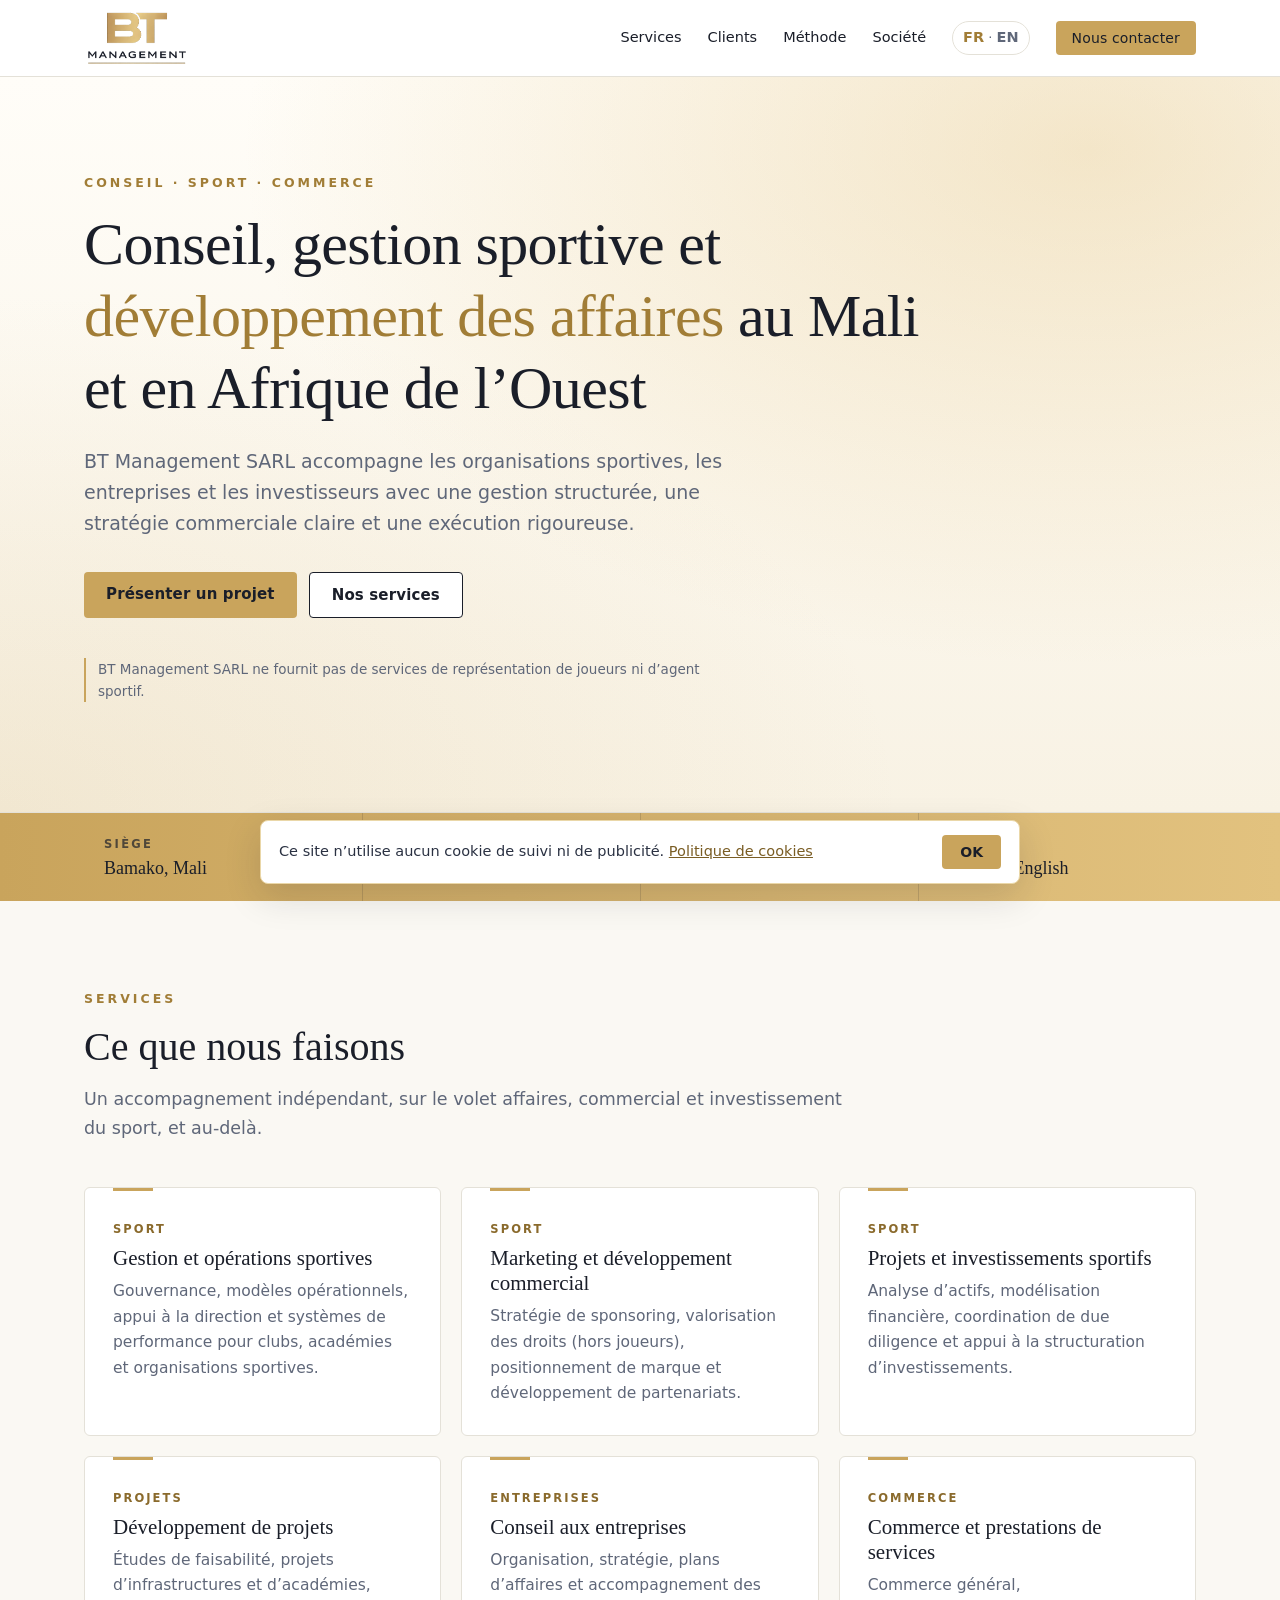
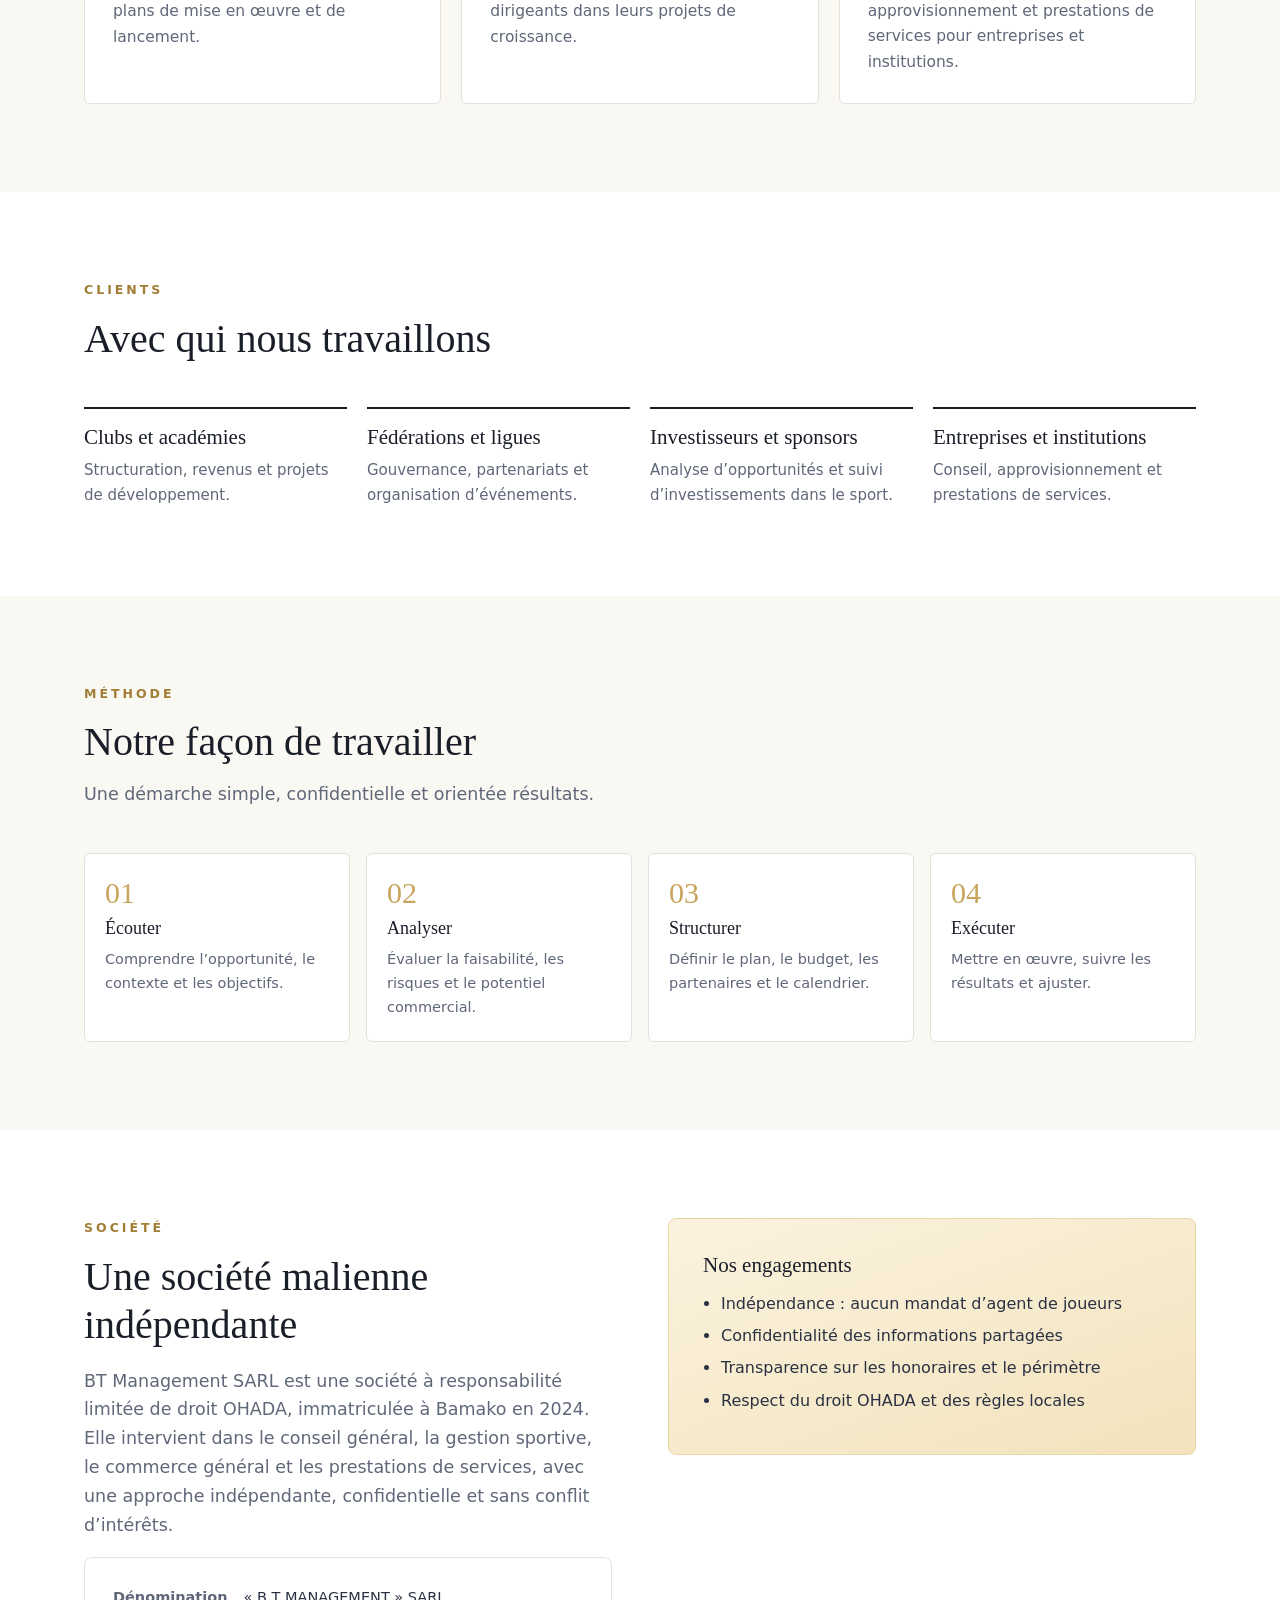
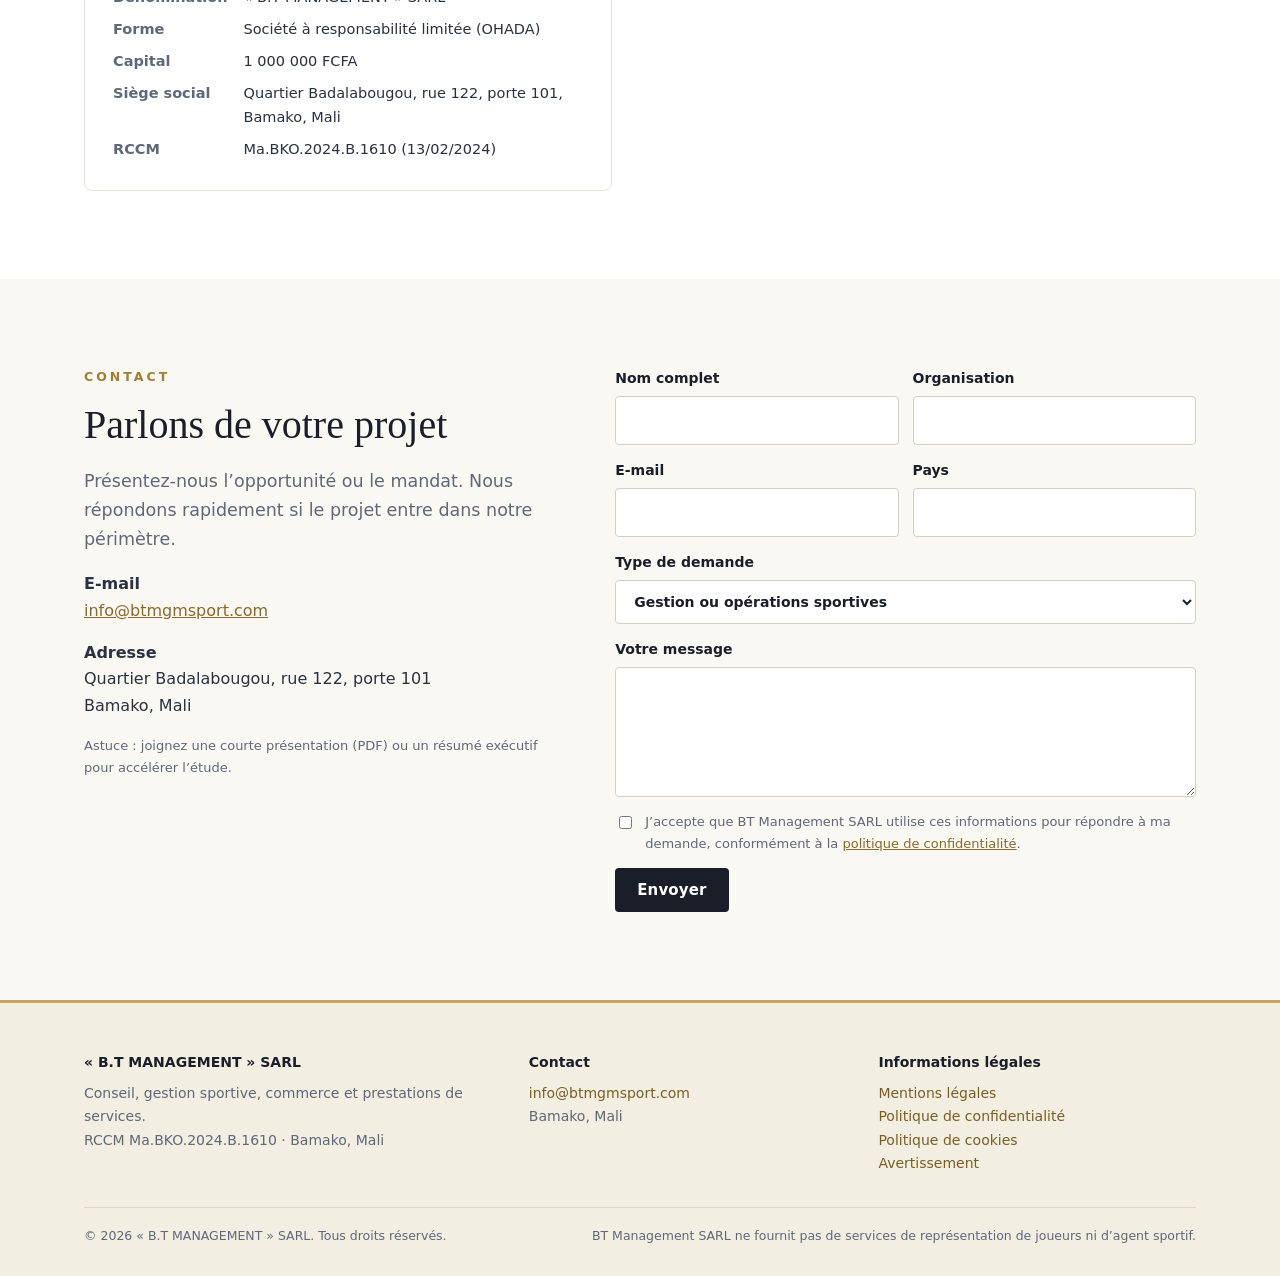
==== commit b438605f: "Brighter palette: white header, light gold hero, gold facts band, cream footer; logo on transparent " ====
--- a/index.html
+++ b/index.html
@@ -12,7 +12,7 @@
 </head>
 <body><a class="skip" href="#main">Aller au contenu</a>
 <header class="top"><div class="wrap nav">
-  <a class="brand" href="/"><img src="/assets/logo-dark.png" alt="BT Management" width="145" height="80"></a>
+  <a class="brand" href="/"><img src="/assets/logo-light.png" alt="BT Management" width="145" height="80"></a>
   <button class="menu" type="button" aria-expanded="false" aria-controls="links">Menu</button>
   <nav class="links" id="links" aria-label="Navigation">
    <a href="#services">Services</a><a href="#clients">Clients</a><a href="#approach">Méthode</a><a href="#company">Société</a>
--- a/assets/site.css
+++ b/assets/site.css
@@ -9,37 +9,37 @@
 .wrap{max-width:var(--max);margin:0 auto;padding:0 24px}
 .skip{position:absolute;left:-999px}.skip:focus{left:16px;top:12px;background:#fff;padding:8px 12px;z-index:50}
 
-header.top{position:sticky;top:0;z-index:20;background:var(--bg);border-bottom:1px solid rgba(201,164,92,.25)}
+header.top{position:sticky;top:0;z-index:20;background:rgba(255,255,255,.96);backdrop-filter:blur(8px);border-bottom:1px solid var(--line)}
 .nav{display:flex;align-items:center;justify-content:space-between;gap:20px;height:76px}
 .brand img{height:58px;width:auto}
 .links{display:flex;align-items:center;gap:26px}
-.links a{color:#e9e6de;text-decoration:none;font-size:14.5px;font-weight:500}
-.links a:hover{color:var(--gold-2)}
-.lang{font-size:13px;border:1px solid rgba(255,255,255,.18);border-radius:999px;padding:4px 10px;color:#9aa1b2}
-.lang a{color:#9aa1b2!important;font-weight:600}.lang a[aria-current]{color:var(--gold-2)!important}
+.links a{color:var(--ink);text-decoration:none;font-size:14.5px;font-weight:500}
+.links a:hover{color:#a17d36}
+.lang{font-size:13px;border:1px solid var(--line);border-radius:999px;padding:4px 10px;color:var(--muted)}
+.lang a{color:var(--muted)!important;font-weight:600;text-decoration:none}.lang a[aria-current]{color:#a17d36!important}
 .btn{display:inline-block;background:var(--gold);color:var(--ink)!important;text-decoration:none;border:0;border-radius:4px;padding:13px 22px;font:600 15px var(--sans);cursor:pointer;letter-spacing:.01em}
 .btn:hover{background:var(--gold-2)}
-.btn.ghost{background:transparent;color:#f2efe8!important;border:1.5px solid rgba(255,255,255,.4)}
-.btn.ghost:hover{border-color:var(--gold-2);color:var(--gold-2)!important}
+.btn.ghost{background:#fff;color:var(--ink)!important;border:1.5px solid var(--ink)}
+.btn.ghost:hover{border-color:#a17d36;color:#a17d36!important}
 .btn.dark{background:var(--bg);color:#fff!important}.btn.dark:hover{background:var(--bg-3)}
 .btn.small{padding:9px 16px;font-size:14px}
-.menu{display:none;background:none;border:1px solid rgba(255,255,255,.25);border-radius:4px;padding:8px 10px;font:600 14px var(--sans);color:#fff}
+.menu{display:none;background:#fff;border:1px solid var(--line);border-radius:4px;padding:8px 10px;font:600 14px var(--sans);color:var(--ink)}
 
-.hero{background:radial-gradient(ellipse at 80% 20%,rgba(201,164,92,.16),transparent 55%),linear-gradient(180deg,var(--bg) 0%,#151924 100%);color:#e9e6de}
+.hero{background:radial-gradient(ellipse at 85% 10%,rgba(226,194,127,.38),transparent 55%),radial-gradient(ellipse at 0% 100%,rgba(201,164,92,.14),transparent 50%),linear-gradient(180deg,#fffdf8 0%,#f8f2e4 100%);color:var(--text);border-bottom:1px solid var(--line)}
 .hero .wrap{padding-top:96px;padding-bottom:96px;max-width:var(--max)}
-.eyebrow{font-size:12.5px;letter-spacing:.24em;text-transform:uppercase;color:var(--gold);font-weight:600;margin:0 0 14px}
+.eyebrow{font-size:12.5px;letter-spacing:.24em;text-transform:uppercase;color:#a17d36;font-weight:600;margin:0 0 14px}
 h1,h2,h3{font-family:var(--serif);font-weight:400;line-height:1.2;color:var(--ink)}
-.hero h1{color:#fff;font-size:clamp(36px,5vw,60px);margin:0 0 22px;max-width:880px;letter-spacing:-.01em}
-.hero h1 em{font-style:normal;color:var(--gold-2)}
-.lead{font-size:19px;color:#b9bdc8;max-width:680px;margin:0 0 32px}
+.hero h1{color:var(--ink);font-size:clamp(36px,5vw,60px);margin:0 0 22px;max-width:880px;letter-spacing:-.01em}
+.hero h1 em{font-style:normal;color:#a17d36}
+.lead{font-size:19px;color:var(--muted);max-width:680px;margin:0 0 32px}
 .cta{display:flex;gap:12px;flex-wrap:wrap}
-.notice{margin-top:40px;font-size:13.5px;color:#8f96a6;border-left:2px solid var(--gold);padding-left:12px;max-width:640px}
+.notice{margin-top:40px;font-size:13.5px;color:var(--muted);border-left:2px solid var(--gold);padding-left:12px;max-width:640px}
 
-.facts{background:var(--bg-2);color:#e9e6de;border-top:1px solid rgba(201,164,92,.2)}
+.facts{background:linear-gradient(90deg,#c9a45c,#e2c27f);color:var(--ink)}
 .facts .wrap{display:grid;grid-template-columns:repeat(4,1fr)}
-.fact{padding:22px 20px;border-left:1px solid rgba(255,255,255,.08)}.fact:first-child{border-left:0}
-.fact span{display:block;font-size:11.5px;letter-spacing:.2em;text-transform:uppercase;color:var(--gold)}
-.fact strong{display:block;font:400 18px var(--serif);margin-top:4px;color:#fff}
+.fact{padding:22px 20px;border-left:1px solid rgba(26,30,41,.15)}.fact:first-child{border-left:0}
+.fact span{display:block;font-size:11.5px;letter-spacing:.2em;text-transform:uppercase;color:rgba(26,30,41,.7);font-weight:600}
+.fact strong{display:block;font:400 18px var(--serif);margin-top:4px;color:var(--ink)}
 
 section{padding:88px 0}section.alt{background:var(--paper)}
 h2{font-size:clamp(28px,3.2vw,40px);margin:0 0 14px}h3{font-size:21px;margin:0 0 8px}
@@ -60,8 +60,8 @@
 .step h3{font-size:18px}.step p{margin:0;color:var(--muted);font-size:14.5px}
 
 .split{display:grid;grid-template-columns:1fr 1fr;gap:56px;align-items:start}
-.panel{background:var(--bg);color:#d6d9e1;border-radius:8px;padding:34px}
-.panel h3{color:#fff}.panel ul{padding-left:18px;margin:12px 0 0}.panel li{margin:6px 0}
+.panel{background:linear-gradient(160deg,#fbf3df,#f3e3bd);color:var(--text);border:1px solid #ead7a8;border-radius:8px;padding:34px}
+.panel h3{color:var(--ink)}.panel ul{padding-left:18px;margin:12px 0 0}.panel li{margin:6px 0}
 .idcard{background:#fff;border:1px solid var(--line);border-radius:8px;padding:28px}
 .idcard dl{display:grid;grid-template-columns:auto 1fr;gap:8px 16px;margin:0;font-size:14.5px}
 .idcard dt{color:var(--muted);font-weight:600}.idcard dd{margin:0}
@@ -73,10 +73,10 @@
 textarea{min-height:130px;resize:vertical}.row{display:grid;grid-template-columns:1fr 1fr;gap:14px}
 .note{font-size:13px;color:var(--muted)}.hp{position:absolute;left:-5000px}
 
-footer{background:#12151d;color:#9aa1b2;padding:48px 0 30px;font-size:14px}
+footer{background:#f3eee2;color:var(--muted);border-top:3px solid var(--gold);padding:48px 0 30px;font-size:14px}
 footer .cols{display:grid;grid-template-columns:1.3fr 1fr 1fr;gap:32px}
-footer b{color:#fff;font-weight:600}footer a{color:#e2dccd;text-decoration:none}footer a:hover{text-decoration:underline}
-footer .legal{border-top:1px solid rgba(255,255,255,.1);margin-top:32px;padding-top:18px;font-size:12.5px;color:#7d8496;display:flex;justify-content:space-between;gap:16px;flex-wrap:wrap}
+footer b{color:var(--ink);font-weight:600}footer a{color:#7a5d24;text-decoration:none}footer a:hover{text-decoration:underline}
+footer .legal{border-top:1px solid #e0d8c4;margin-top:32px;padding-top:18px;font-size:12.5px;color:var(--muted);display:flex;justify-content:space-between;gap:16px;flex-wrap:wrap}
 
 .doc{max-width:820px;padding:56px 24px 80px;margin:0 auto}
 .doc h1{font-size:38px;margin:0 0 10px}.doc h2{font-size:24px;margin-top:36px}
@@ -87,8 +87,8 @@
 .legalnav a:hover{background:var(--paper)}
 .doc .eyebrow{color:#8a6a2c}
 
-.cookiebar{position:fixed;left:16px;right:16px;bottom:16px;z-index:60;max-width:760px;margin:0 auto;background:var(--bg);color:#e6e3db;border:1px solid rgba(201,164,92,.35);border-radius:8px;box-shadow:0 12px 36px rgba(0,0,0,.3);display:flex;align-items:center;gap:16px;padding:14px 18px;font-size:14.5px}
-.cookiebar p{margin:0;flex:1}.cookiebar a{color:var(--gold-2)}
+.cookiebar{position:fixed;left:16px;right:16px;bottom:16px;z-index:60;max-width:760px;margin:0 auto;background:#fff;color:var(--text);border:1px solid #ead7a8;border-radius:8px;box-shadow:0 12px 36px rgba(26,30,41,.15);display:flex;align-items:center;gap:16px;padding:14px 18px;font-size:14.5px}
+.cookiebar p{margin:0;flex:1}.cookiebar a{color:#7a5d24}
 .cookiebar button{background:var(--gold);color:var(--ink);border:0;border-radius:4px;padding:9px 18px;font:600 14px var(--sans);cursor:pointer}
 
 @media (max-width:980px){
@@ -97,7 +97,7 @@
   footer .cols{grid-template-columns:1fr}
 }
 @media (max-width:760px){
-  .links{display:none;position:absolute;top:76px;left:0;right:0;background:var(--bg);flex-direction:column;align-items:flex-start;padding:18px 24px;border-bottom:1px solid rgba(201,164,92,.25);gap:14px}
+  .links{display:none;position:absolute;top:76px;left:0;right:0;background:#fff;flex-direction:column;align-items:flex-start;padding:18px 24px;border-bottom:1px solid rgba(201,164,92,.25);gap:14px}
   .links.open{display:flex}.menu{display:block}
   .grid,.who,.steps,.row{grid-template-columns:1fr}
   section{padding:64px 0}.hero .wrap{padding-top:56px;padding-bottom:64px}.brand img{height:48px}
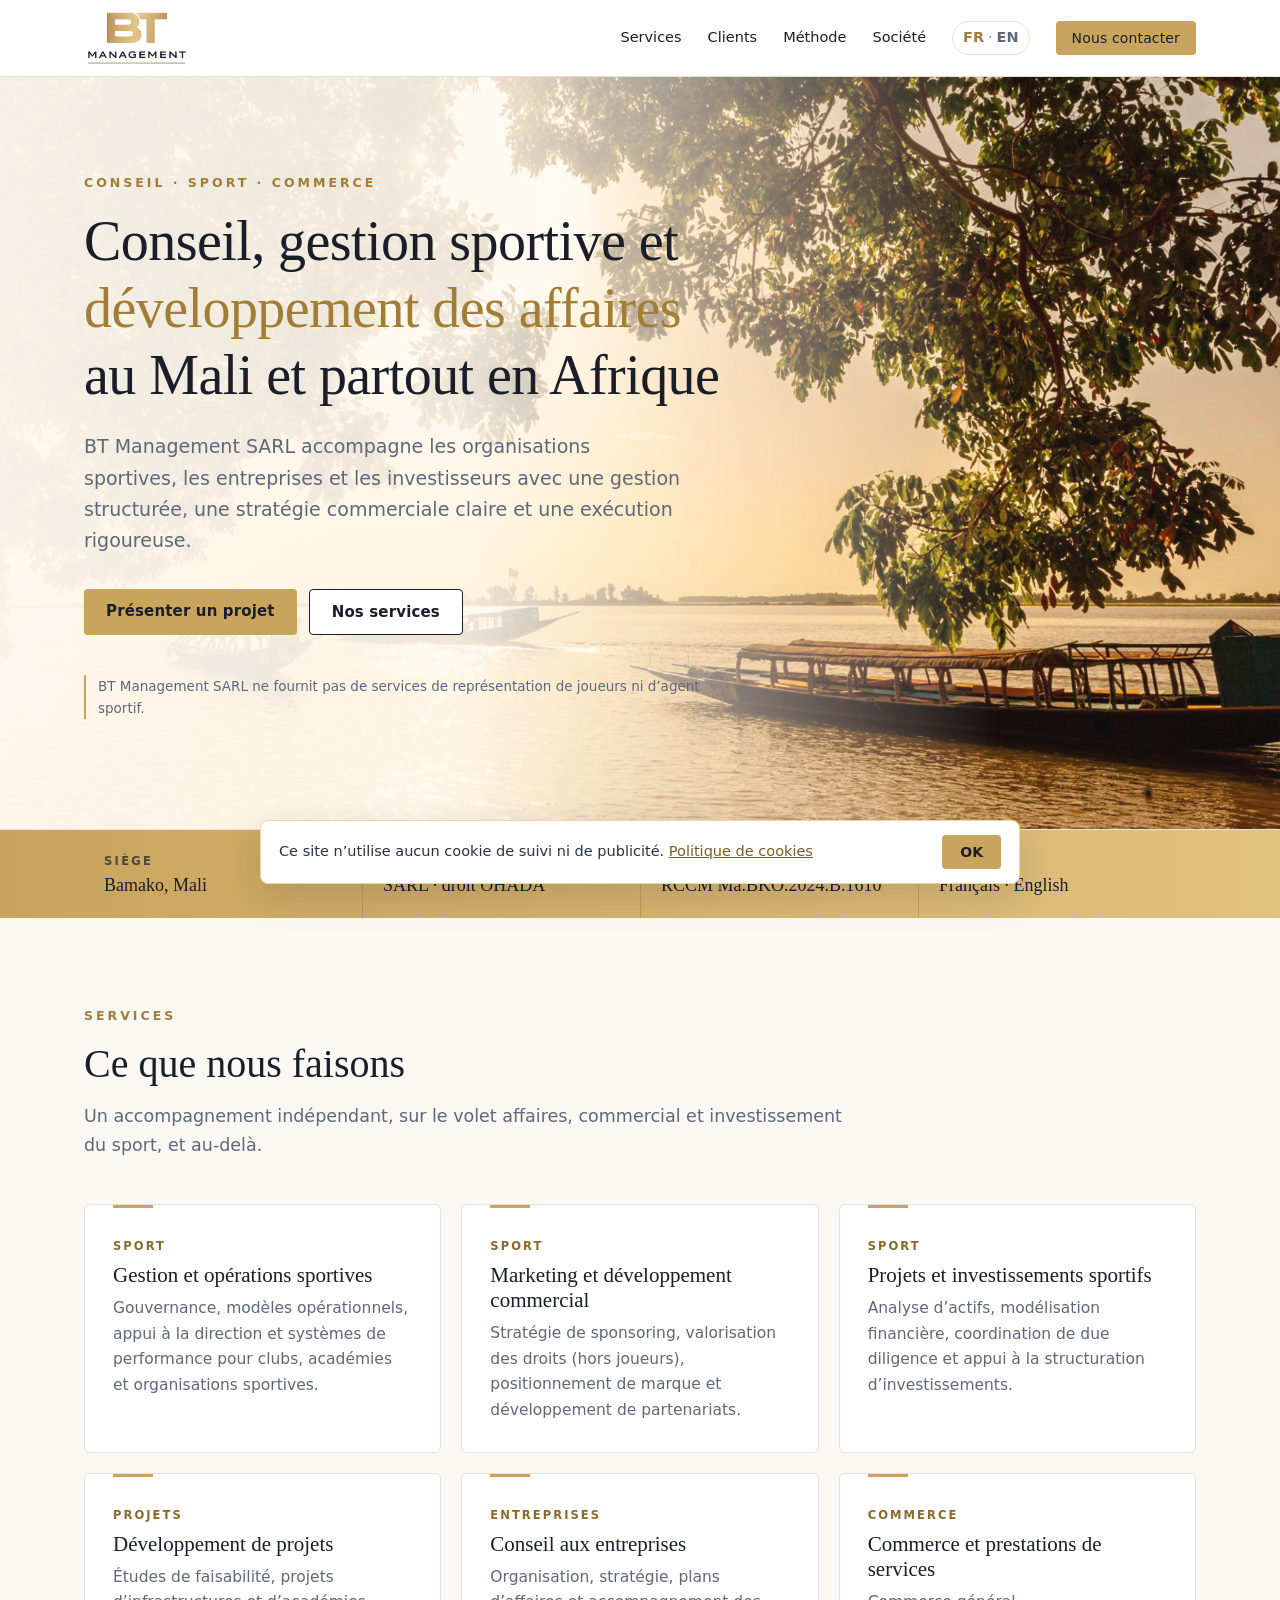
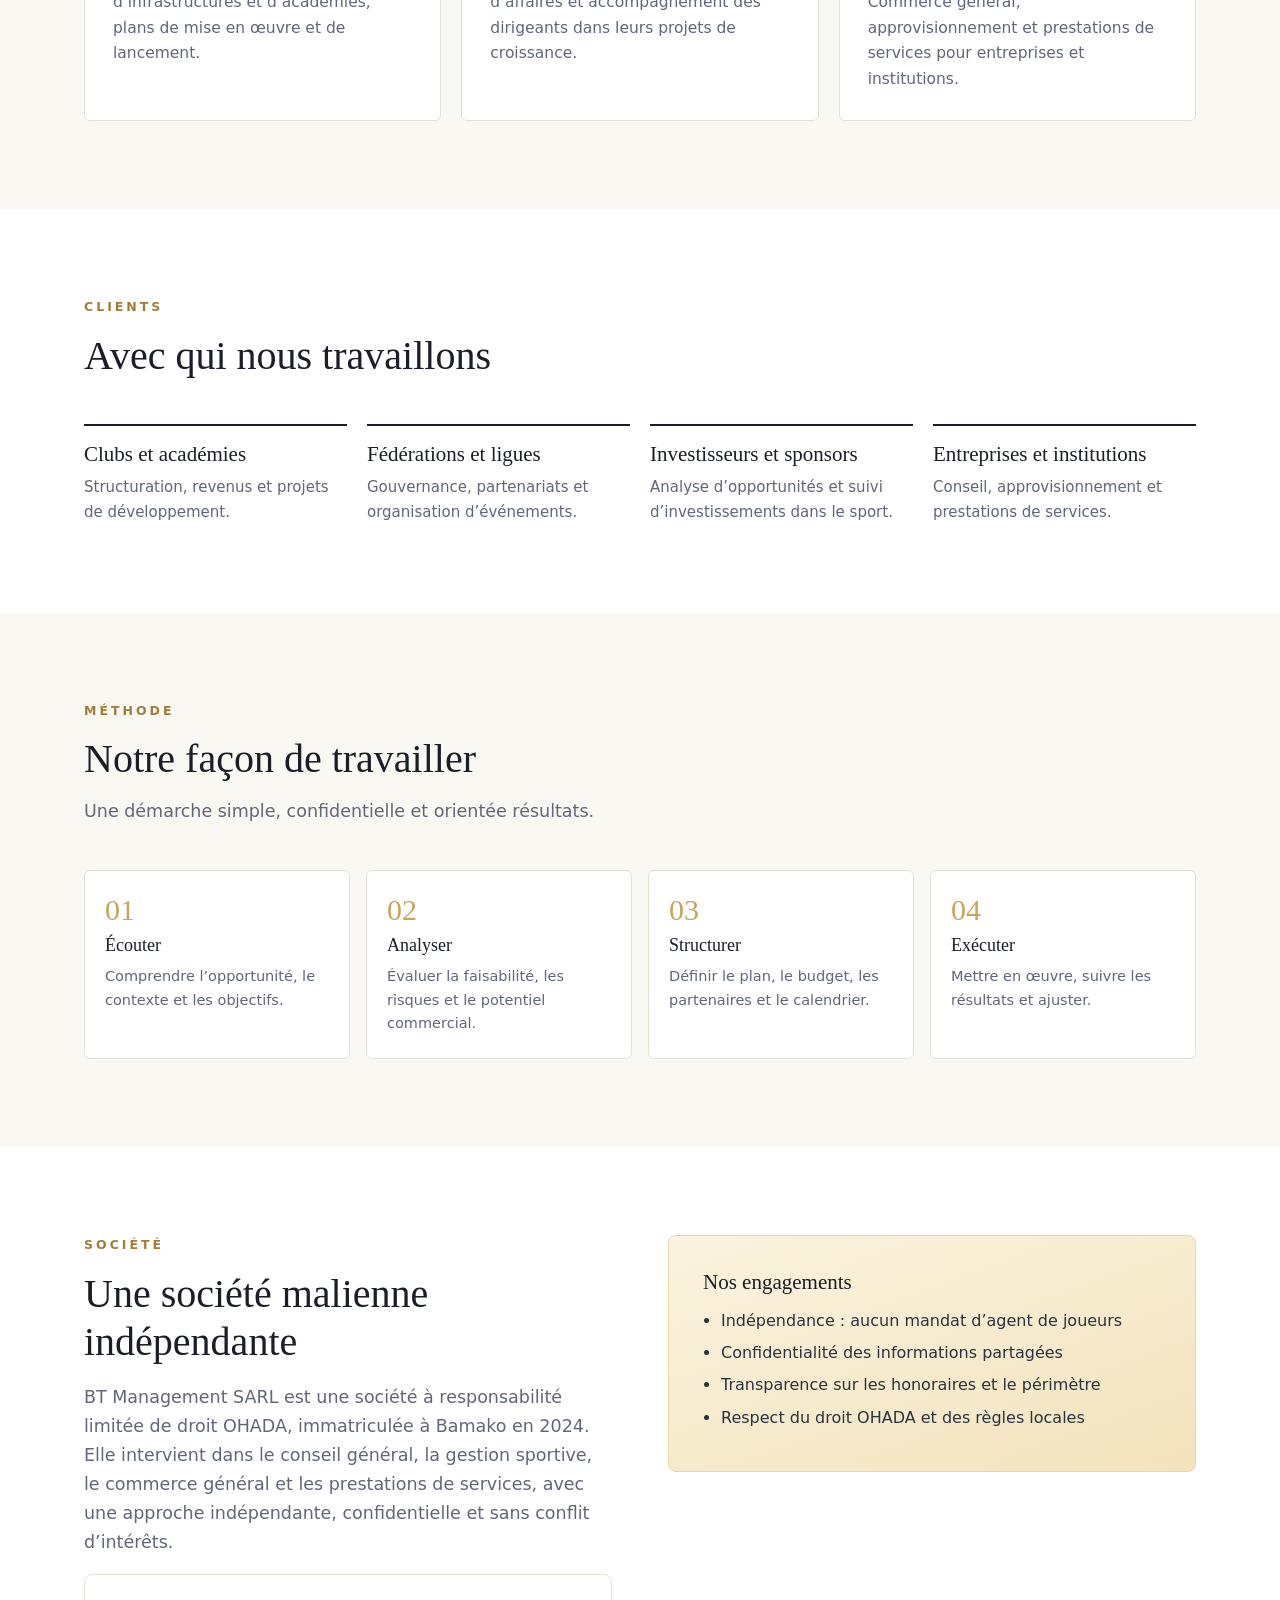
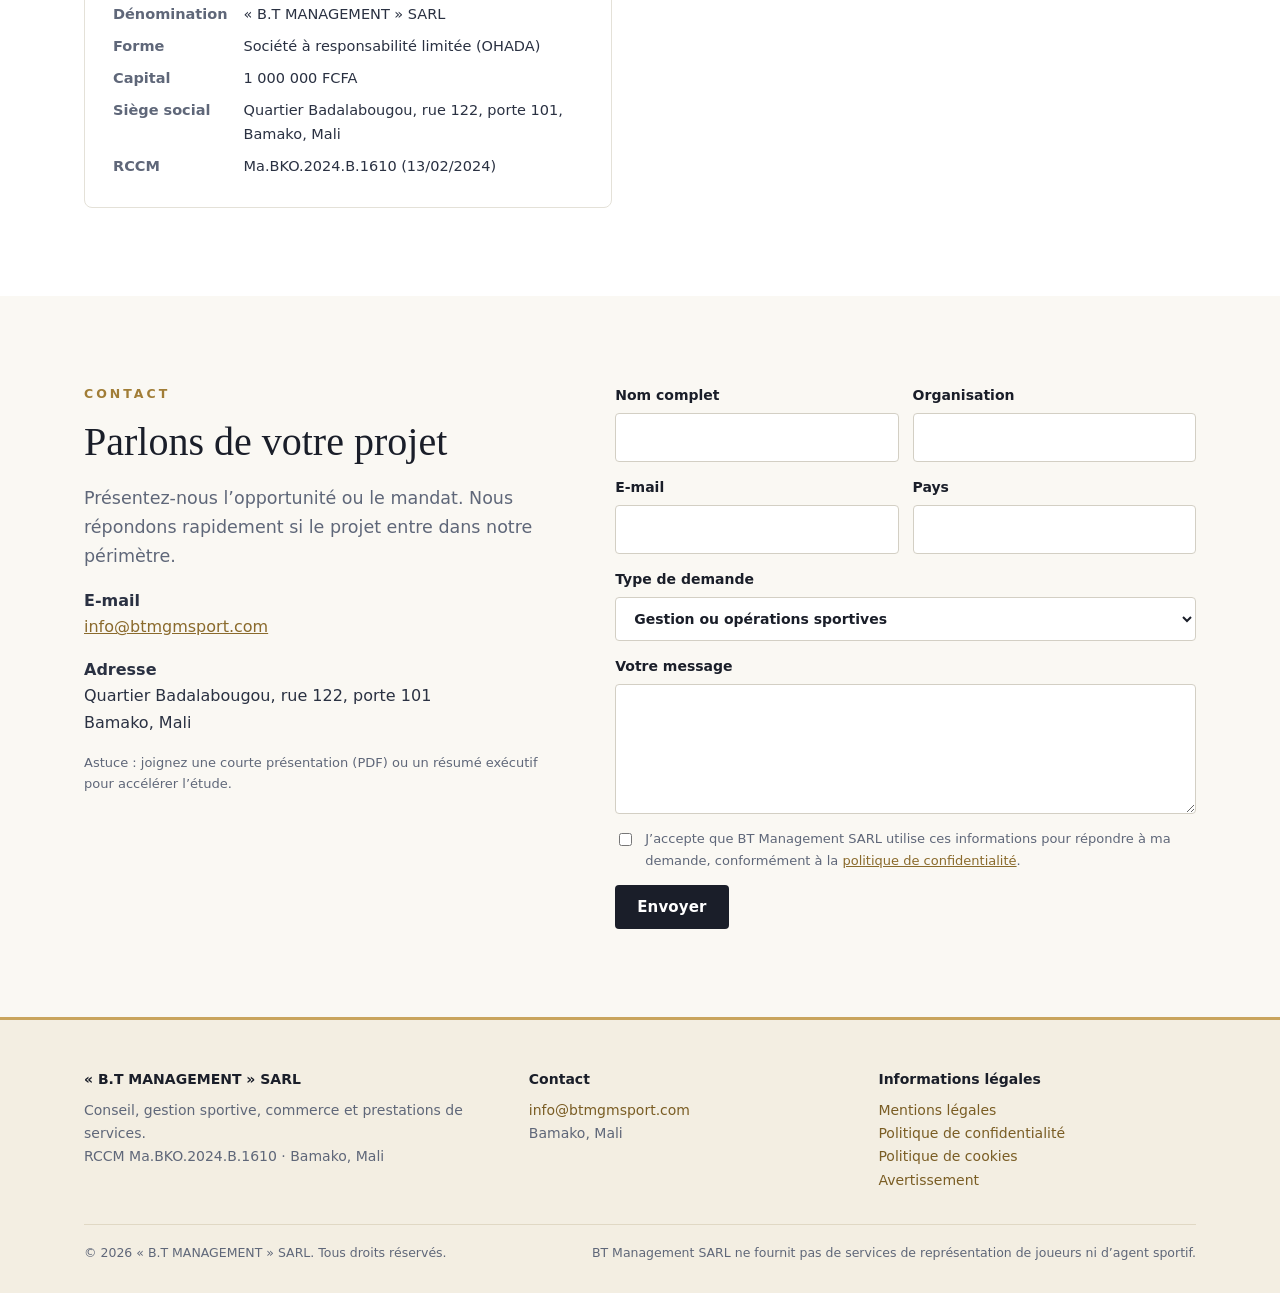
==== commit b0c120c2: "Headline: Mali and Africa as a whole, not only West Africa Co-Authored-By: Claude Opus 5.5 <noreply@" ====
--- a/index.html
+++ b/index.html
@@ -23,7 +23,7 @@
 <main id="main">
 <section class="hero" style="padding:0"><div class="wrap">
  <p class="eyebrow">Conseil · Sport · Commerce</p>
- <h1>Conseil, gestion sportive et <em>développement des affaires</em> au Mali et en Afrique de l’Ouest</h1>
+ <h1>Conseil, gestion sportive et <em>développement des affaires</em> au Mali et partout en Afrique</h1>
  <p class="lead">BT Management SARL accompagne les organisations sportives, les entreprises et les investisseurs avec une gestion structurée, une stratégie commerciale claire et une exécution rigoureuse.</p>
  <div class="cta"><a class="btn" href="#contact">Présenter un projet</a><a class="btn ghost" href="#services">Nos services</a></div>
  <p class="notice">BT Management SARL ne fournit pas de services de représentation de joueurs ni d’agent sportif.</p>
--- a/assets/site.css
+++ b/assets/site.css
@@ -25,13 +25,13 @@
 .btn.small{padding:9px 16px;font-size:14px}
 .menu{display:none;background:#fff;border:1px solid var(--line);border-radius:4px;padding:8px 10px;font:600 14px var(--sans);color:var(--ink)}
 
-.hero{background:radial-gradient(ellipse at 85% 10%,rgba(226,194,127,.38),transparent 55%),radial-gradient(ellipse at 0% 100%,rgba(201,164,92,.14),transparent 50%),linear-gradient(180deg,#fffdf8 0%,#f8f2e4 100%);color:var(--text);border-bottom:1px solid var(--line)}
+.hero{background:linear-gradient(90deg,rgba(255,250,240,.96) 0%,rgba(255,250,240,.9) 36%,rgba(255,250,240,.55) 55%,rgba(255,250,240,.05) 78%),url(/assets/hero-niger.jpg) center 60%/cover no-repeat,#f3d9a4;color:var(--text);border-bottom:1px solid var(--line)}
 .hero .wrap{padding-top:96px;padding-bottom:96px;max-width:var(--max)}
 .eyebrow{font-size:12.5px;letter-spacing:.24em;text-transform:uppercase;color:#a17d36;font-weight:600;margin:0 0 14px}
 h1,h2,h3{font-family:var(--serif);font-weight:400;line-height:1.2;color:var(--ink)}
-.hero h1{color:var(--ink);font-size:clamp(36px,5vw,60px);margin:0 0 22px;max-width:880px;letter-spacing:-.01em}
+.hero h1{color:var(--ink);font-size:clamp(36px,4.6vw,56px);margin:0 0 22px;max-width:660px;letter-spacing:-.01em}
 .hero h1 em{font-style:normal;color:#a17d36}
-.lead{font-size:19px;color:var(--muted);max-width:680px;margin:0 0 32px}
+.lead{font-size:19px;color:var(--muted);max-width:600px;margin:0 0 32px}
 .cta{display:flex;gap:12px;flex-wrap:wrap}
 .notice{margin-top:40px;font-size:13.5px;color:var(--muted);border-left:2px solid var(--gold);padding-left:12px;max-width:640px}
 
@@ -100,7 +100,8 @@
   .links{display:none;position:absolute;top:76px;left:0;right:0;background:#fff;flex-direction:column;align-items:flex-start;padding:18px 24px;border-bottom:1px solid rgba(201,164,92,.25);gap:14px}
   .links.open{display:flex}.menu{display:block}
   .grid,.who,.steps,.row{grid-template-columns:1fr}
-  section{padding:64px 0}.hero .wrap{padding-top:56px;padding-bottom:64px}.brand img{height:48px}
+  section{padding:64px 0}.hero .wrap{padding-top:56px;padding-bottom:220px}
+  .hero{background:linear-gradient(180deg,rgba(255,250,240,.94) 0%,rgba(255,250,240,.9) 68%,rgba(255,250,240,0) 84%),url(/assets/hero-niger-m.jpg) center bottom/cover no-repeat,#f3d9a4}
   .cookiebar{flex-direction:column;align-items:stretch}
 }
 @media print{header.top,.cta,form,.cookiebar{display:none}}
